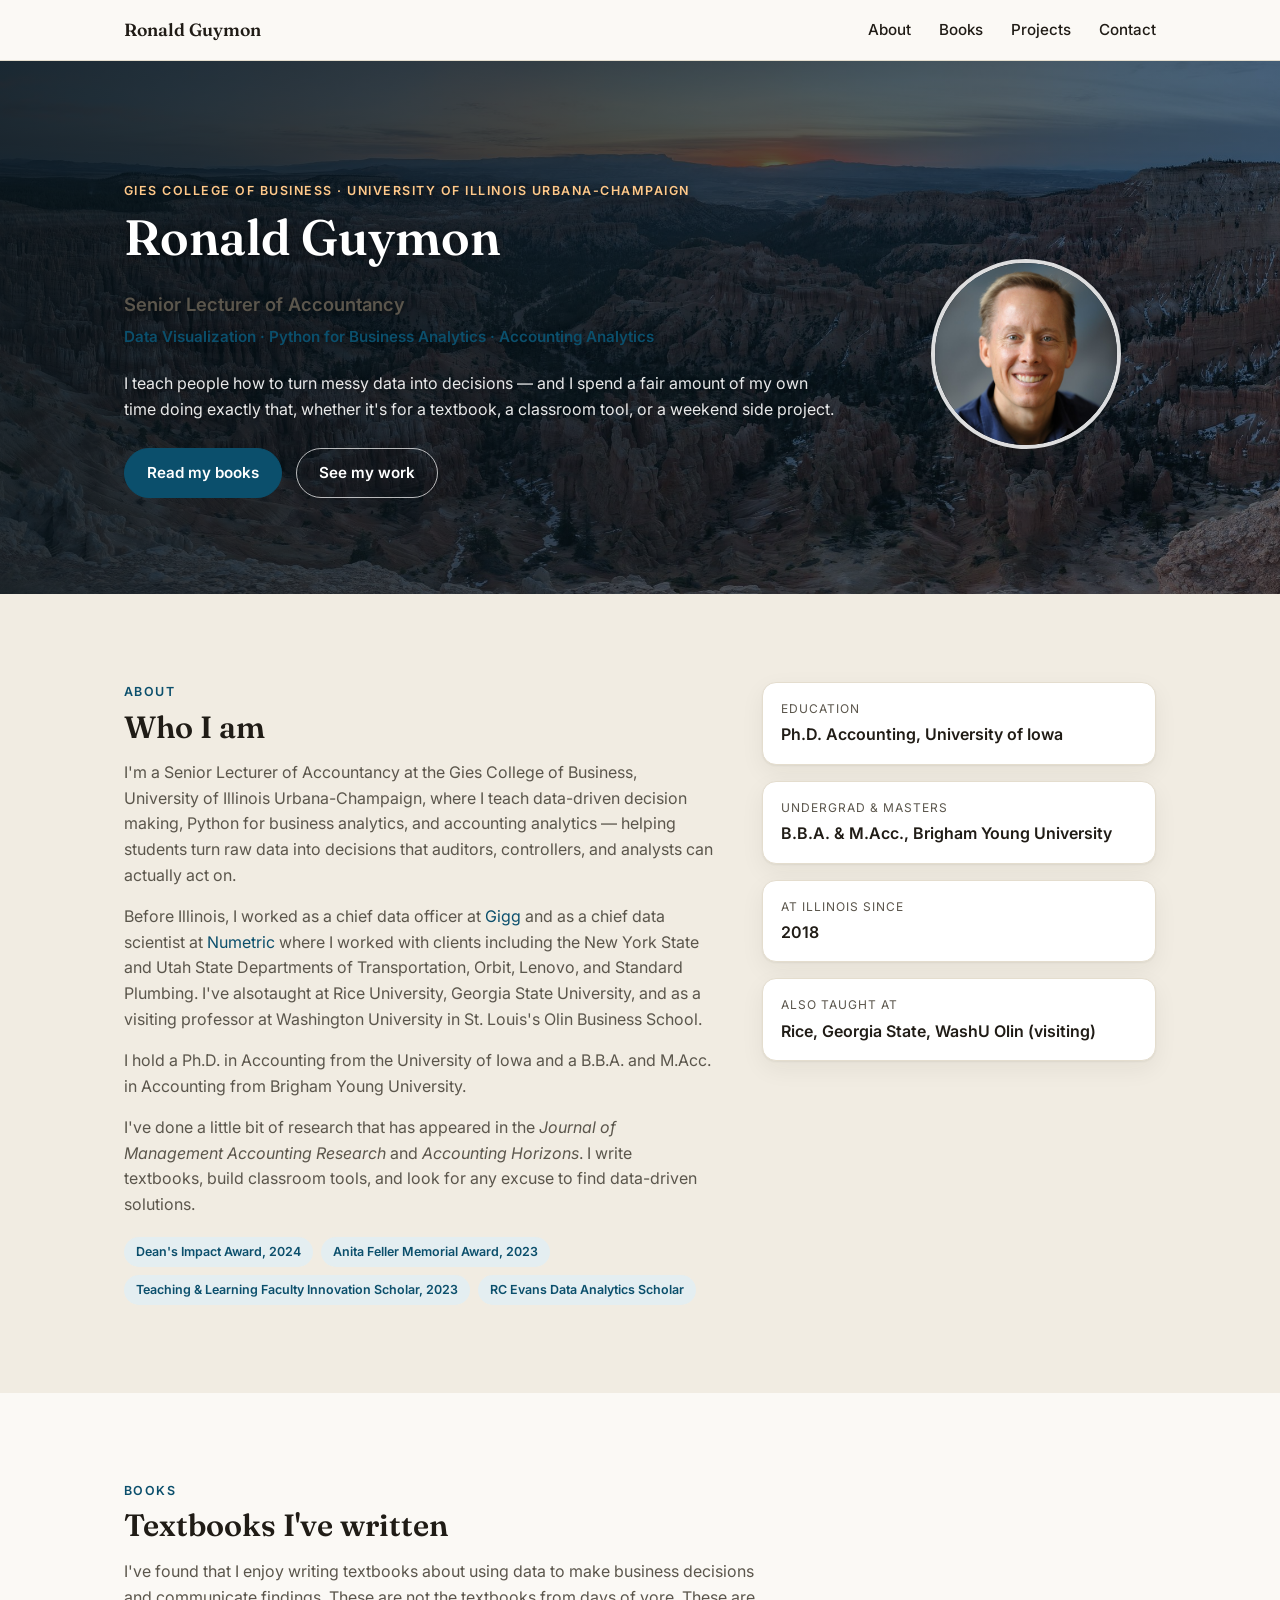
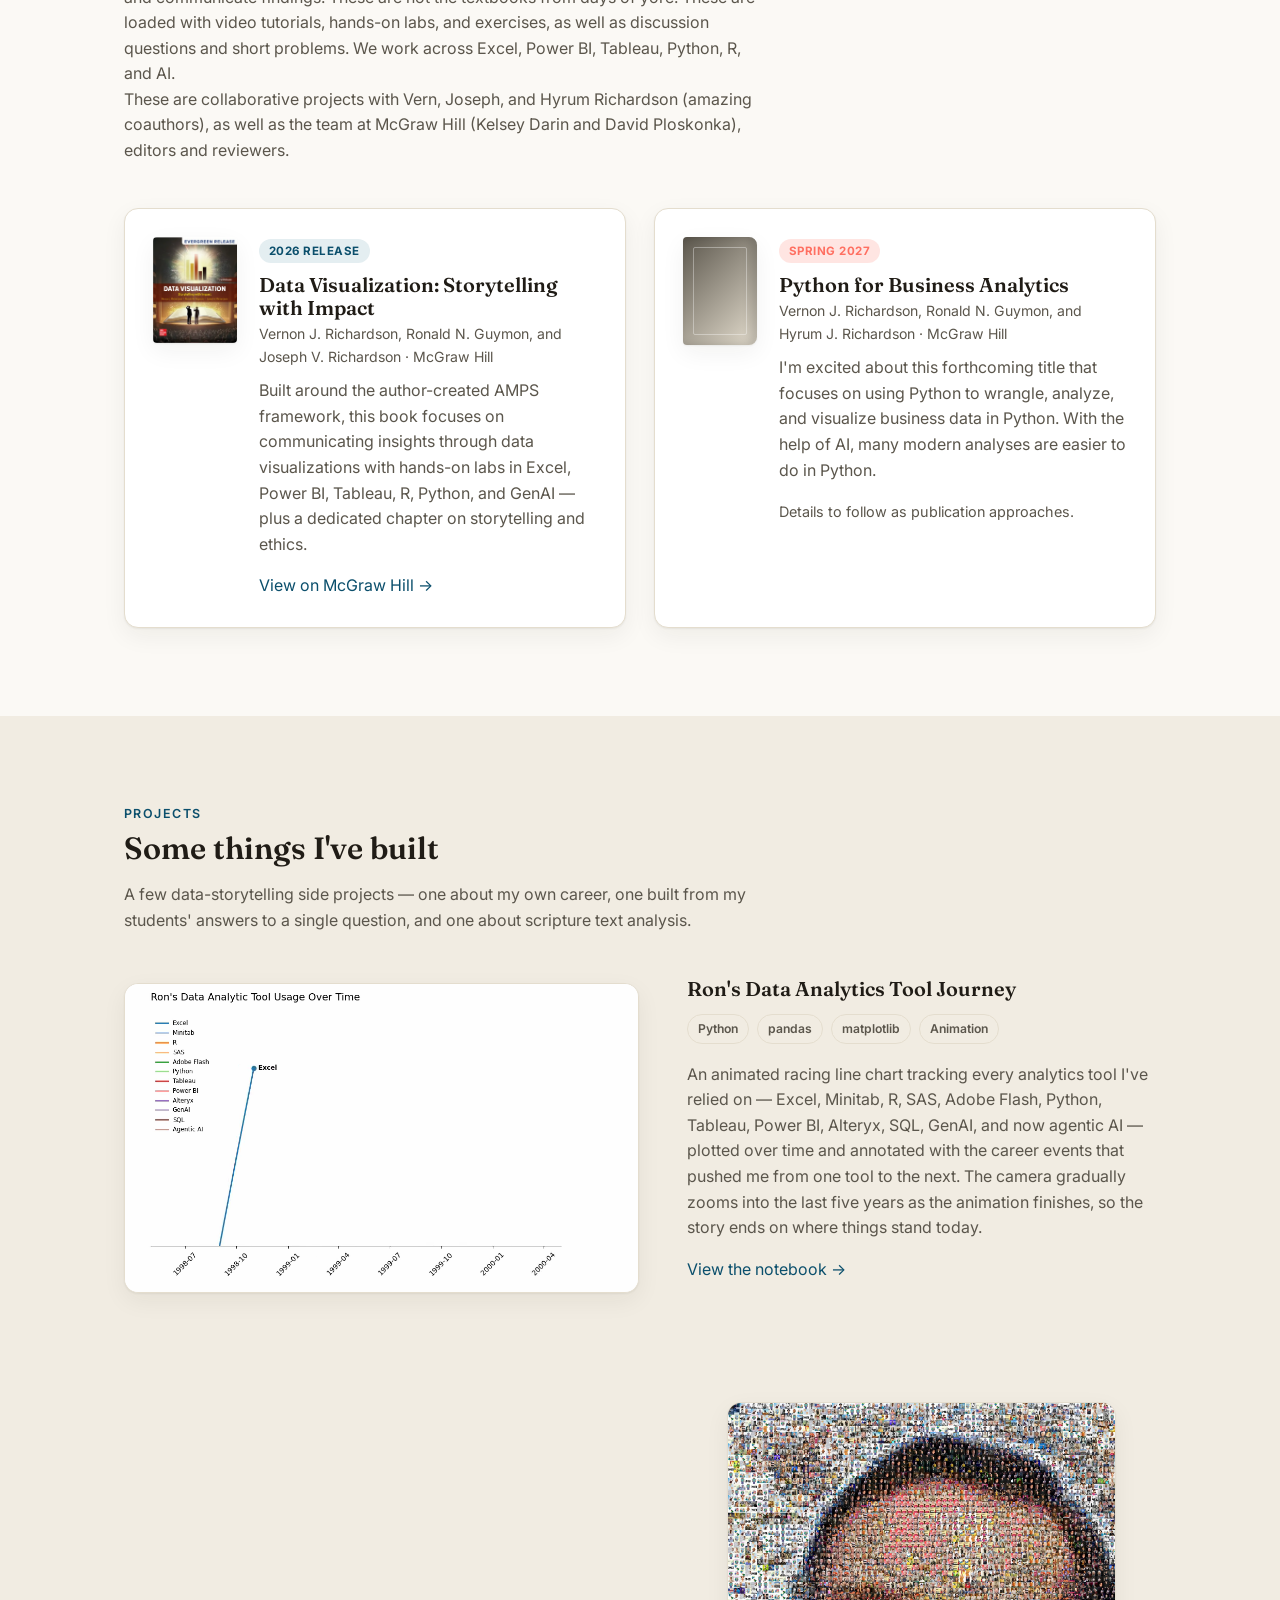
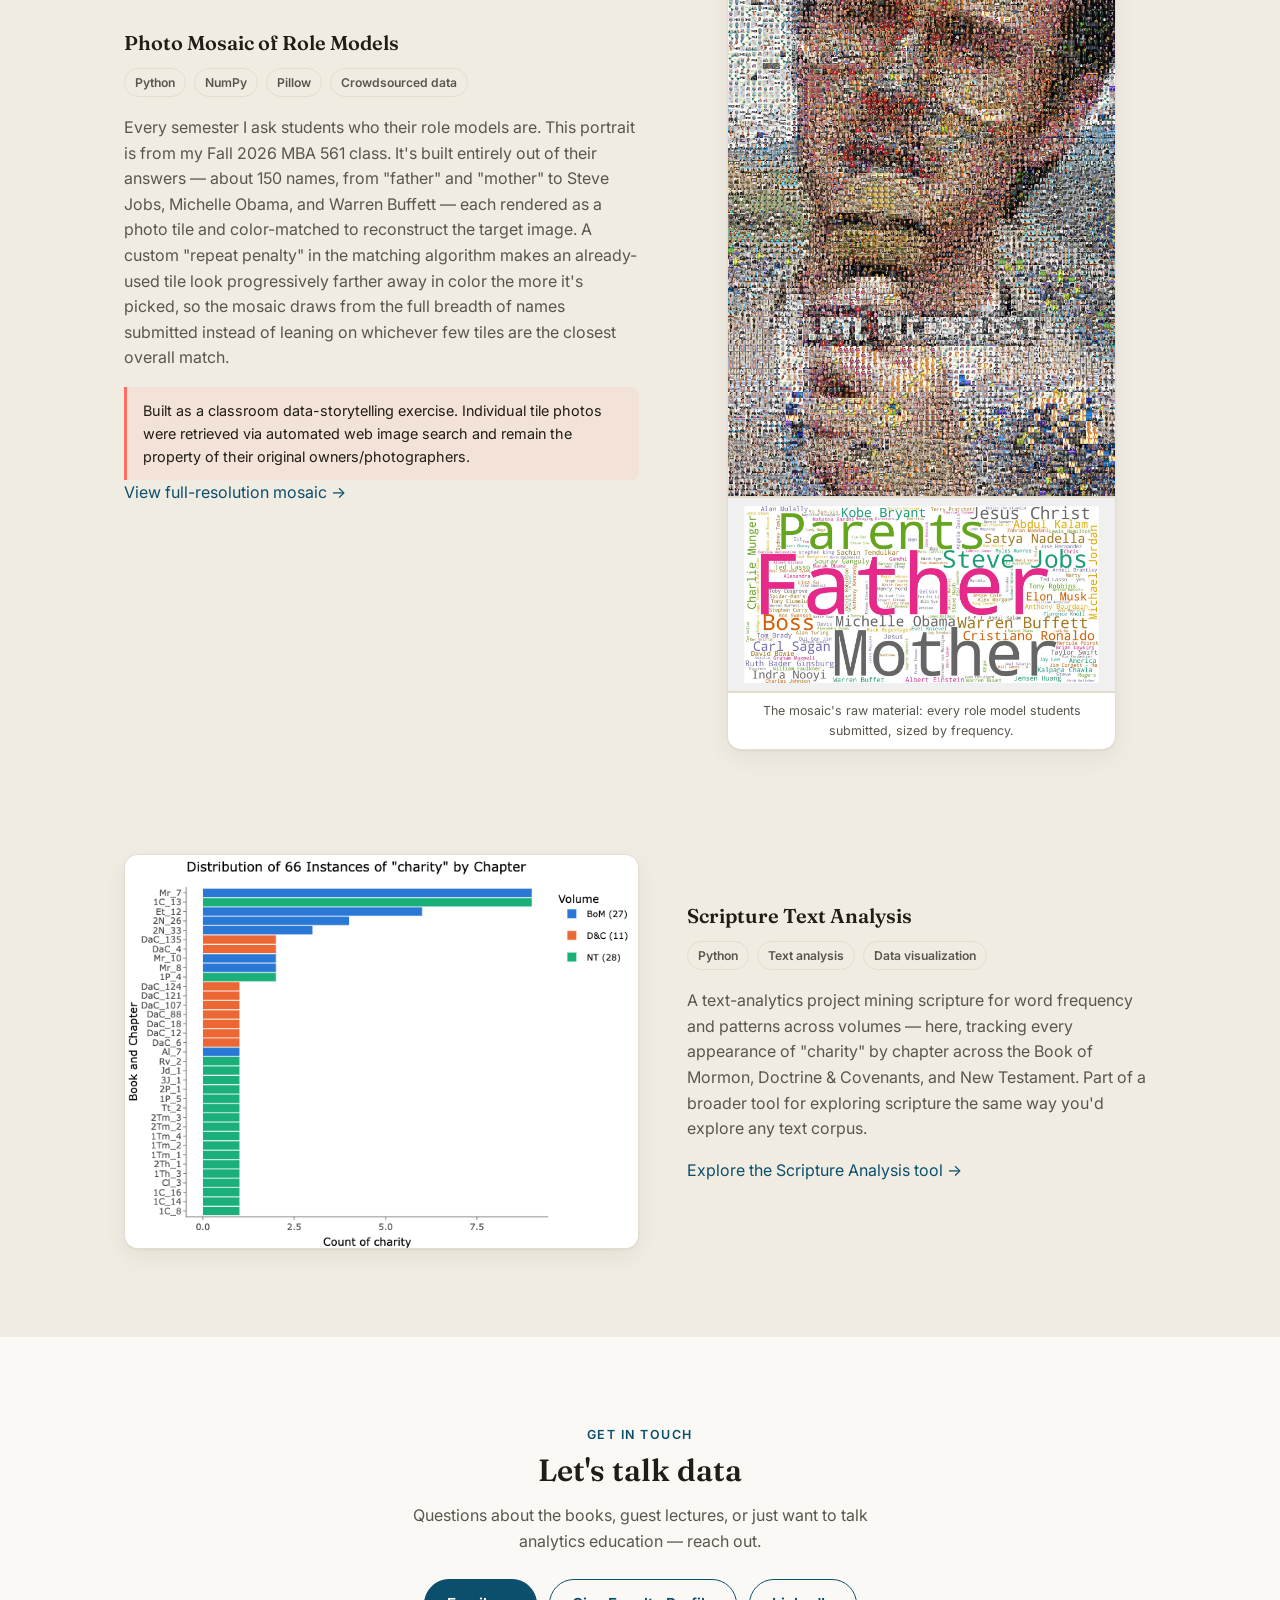
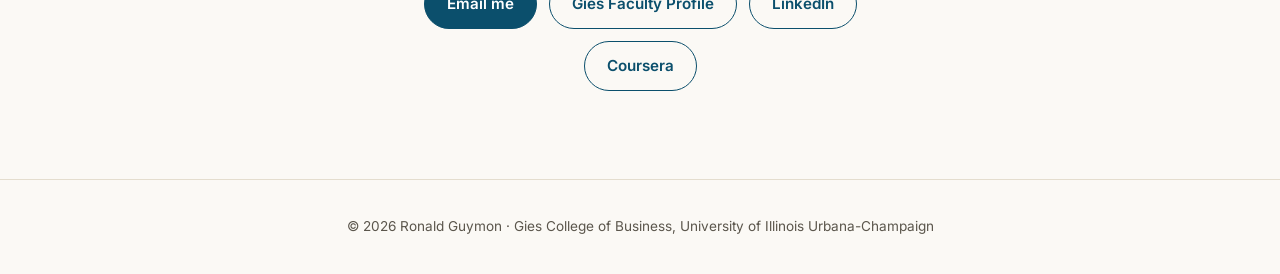
==== index.html @ 79e95af0 "Initial portfolio site: bio, books, and project showcases Personal site for Ronald Guymon (Gies Coll" ====
<!DOCTYPE html>
<html lang="en">
<head>
<meta charset="UTF-8">
<meta name="viewport" content="width=device-width, initial-scale=1.0">
<title>Ronald Guymon — Data Analytics, Accountancy, Gies College of Business</title>
<meta name="description" content="Ronald Guymon is a Senior Lecturer of Accountancy at the Gies College of Business, University of Illinois Urbana-Champaign, teaching data visualization, Python for business analytics, and accounting analytics.">
<link rel="icon" href="assets/img/favicon.svg" type="image/svg+xml">
<link rel="preconnect" href="https://fonts.googleapis.com">
<link rel="preconnect" href="https://fonts.gstatic.com" crossorigin>
<link href="https://fonts.googleapis.com/css2?family=Fraunces:wght@500;600;700&family=Inter:wght@400;500;600;700&display=swap" rel="stylesheet">
<link rel="stylesheet" href="assets/css/style.css">
</head>
<body>

<header class="site-header">
  <div class="nav-inner">
    <a class="brand" href="#top">Ronald Guymon</a>
    <button class="nav-toggle" aria-label="Toggle navigation" aria-expanded="false">&#9776;</button>
    <nav class="site-nav">
      <ul>
        <li><a href="#about">About</a></li>
        <li><a href="#books">Books</a></li>
        <li><a href="#projects">Projects</a></li>
        <li><a href="#contact">Contact</a></li>
      </ul>
    </nav>
  </div>
</header>

<section class="hero" id="top">
  <div class="wrap hero-grid">
    <div>
      <span class="eyebrow">Gies College of Business &middot; University of Illinois Urbana-Champaign</span>
      <h1>Ronald Guymon</h1>
      <p class="role">Senior Lecturer of Accountancy</p>
      <p class="affiliation">Data Visualization &middot; Python for Business Analytics &middot; Accounting Analytics</p>
      <p>I teach people how to turn messy data into decisions — and I spend a fair amount of my own time doing exactly that, whether it's for a textbook, a classroom tool, or a weekend side project.</p>
      <div class="hero-cta">
        <a class="btn btn-primary" href="#books">Read my books</a>
        <a class="btn btn-ghost" href="#projects">See my work</a>
      </div>
    </div>
    <div class="avatar-frame">
      <img id="headshot" src="assets/img/headshot.jpg" alt="Portrait of Ronald Guymon">
    </div>
  </div>
</section>

<section id="about">
  <div class="wrap about-grid">
    <div>
      <span class="eyebrow">About</span>
      <h2>Who I am</h2>
      <p>I'm a Senior Lecturer of Accountancy at the Gies College of Business, University of Illinois Urbana-Champaign, where I teach data-driven decision making, Python for business analytics, and accounting analytics — helping students turn raw data into decisions that auditors, controllers, and analysts can actually act on.</p>
      <p>Before Illinois, I worked as a chief data officer at <a href="https://www.gigg.com/" target="_blank" rel="noopener">Gigg</a> and as a chief data scientist at <a href="https://numetric.com/" target="_blank" rel="noopener">Numetric</a> where I worked with clients including the New York State and Utah State Departments of Transportation, Orbit, Lenovo, and Standard Plumbing. I've alsotaught at Rice University, Georgia State University, and as a visiting professor at Washington University in St. Louis's Olin Business School. </p>
      <p>I hold a Ph.D. in Accounting from the University of Iowa and a B.B.A. and M.Acc. in Accounting from Brigham Young University.</p>
      <p>I've done a little bit of research that has appeared in the <em>Journal of Management Accounting Research</em> and <em>Accounting Horizons</em>. I write textbooks, build classroom tools, and look for any excuse to find data-driven solutions.</p>
      <div class="badge-row">
        <span class="badge">Dean's Impact Award, 2024</span>
        <span class="badge">Anita Feller Memorial Award, 2023</span>
        <span class="badge">Teaching &amp; Learning Faculty Innovation Scholar, 2023</span>
        <span class="badge">RC Evans Data Analytics Scholar</span>
      </div>
    </div>
    <ul class="fact-list">
      <li><span class="fact-label">Education</span><span class="fact-value">Ph.D. Accounting, University of Iowa</span></li>
      <li><span class="fact-label">Undergrad &amp; Masters</span><span class="fact-value">B.B.A. &amp; M.Acc., Brigham Young University</span></li>
      <li><span class="fact-label">At Illinois since</span><span class="fact-value">2018</span></li>
      <li><span class="fact-label">Also taught at</span><span class="fact-value">Rice, Georgia State, WashU Olin (visiting)</span></li>
    </ul>
  </div>
</section>

<section id="books">
  <div class="wrap">
    <div class="section-head">
      <span class="eyebrow">Books</span>
      <h2>Textbooks I've written</h2>
      <p>I've found that I enjoy writing textbooks about using data to make business decisions and communicate findings. These are not the textbooks from days of yore. These are loaded with video tutorials, hands-on labs, and exercises, as well as discussion questions and short problems. We work across Excel, Power BI, Tableau, Python, R, and AI.</p>
      <p>These are collaborative projects with Vern, Joseph, and Hyrum Richardson (amazing coauthors), as well as the team at McGraw Hill (Kelsey Darin and David Ploskonka), editors and reviewers.</p>
    </div>
    <div class="card-grid">

      <article class="book-card">
        <img class="book-cover" src="assets/img/dataVizCover.png" alt="Cover of Data Visualization: Storytelling with Impact">
        <div class="book-meta">
          <span class="status-pill new">2026 Release</span>
          <h3>Data Visualization: Storytelling with Impact</h3>
          <p class="book-authors">Vernon J. Richardson, Ronald N. Guymon, and Joseph V. Richardson &middot; McGraw Hill</p>
          <p>Built around the author-created AMPS framework, this book focuses on communicating insights through data visualizations with hands-on labs in Excel, Power BI, Tableau, R, Python, and GenAI — plus a dedicated chapter on storytelling and ethics.</p>
          <a href="https://www.mheducation.com/highered/product/data-visualization-richardson.html" target="_blank" rel="noopener">View on McGraw Hill &rarr;</a>
        </div>
      </article>

      <article class="book-card coming-soon">
        <div class="book-spine"></div>
        <div class="book-meta">
          <span class="status-pill soon">Spring 2027</span>
          <h3>Python for Business Analytics</h3>
          <p class="book-authors">Vernon J. Richardson, Ronald N. Guymon, and Hyrum J. Richardson &middot; McGraw Hill</p>
          <p>I'm excited about this forthcoming title that focuses on using Python to wrangle, analyze, and visualize business data in Python. With the help of AI, many modern analyses are easier to do in Python.</p>
          <span style="color: var(--text-muted); font-size: 0.9rem;">Details to follow as publication approaches.</span>
        </div>
      </article>

    </div>
  </div>
</section>

<section id="projects">
  <div class="wrap">
    <div class="section-head">
      <span class="eyebrow">Projects</span>
      <h2>Some things I've built</h2>
      <p>A few data-storytelling side projects — one about my own career, one built from my students' answers to a single question, and one about scripture text analysis.</p>
    </div>

    <div class="project">
      <div class="project-media">
        <video data-autoplay muted loop playsinline preload="metadata" poster="assets/img/tool-journey-poster.jpg">
          <source src="assets/img/tool-journey.webm" type="video/webm">
          <source src="assets/img/tool-journey.mp4" type="video/mp4">
        </video>
      </div>
      <div class="project-copy">
        <h3>Ron's Data Analytics Tool Journey</h3>
        <div class="tag-row">
          <span class="tag">Python</span>
          <span class="tag">pandas</span>
          <span class="tag">matplotlib</span>
          <span class="tag">Animation</span>
        </div>
        <p>An animated racing line chart tracking every analytics tool I've relied on — Excel, Minitab, R, SAS, Adobe Flash, Python, Tableau, Power BI, Alteryx, SQL, GenAI, and now agentic AI — plotted over time and annotated with the career events that pushed me from one tool to the next. The camera gradually zooms into the last five years as the animation finishes, so the story ends on where things stand today.</p>
        <p><a href="Personal%20Tool%20Journey/racingLineChartOfTools.html" target="_blank" rel="noopener">View the notebook &rarr;</a></p>
      </div>
    </div>

    <div class="project reverse">
      <figure class="project-media duo">
        <img src="assets/img/mosaic.jpg" alt="Photo mosaic portrait built from tiny tile photos" data-lightbox="assets/img/mosaic.jpg">
        <img src="assets/img/role-models-wordcloud.jpg" alt="Word cloud of the role-model names students submitted" data-lightbox="assets/img/role-models-wordcloud.jpg">
        <figcaption>The mosaic's raw material: every role model students submitted, sized by frequency.</figcaption>
      </figure>
      <div class="project-copy">
        <h3>Photo Mosaic of Role Models</h3>
        <div class="tag-row">
          <span class="tag">Python</span>
          <span class="tag">NumPy</span>
          <span class="tag">Pillow</span>
          <span class="tag">Crowdsourced data</span>
        </div>
        <p>Every semester I ask students who their role models are. This portrait is from my Fall 2026 MBA 561 class. It's built entirely out of their answers — about 150 names, from "father" and "mother" to Steve Jobs, Michelle Obama, and Warren Buffett — each rendered as a photo tile and color-matched to reconstruct the target image. A custom "repeat penalty" in the matching algorithm makes an already-used tile look progressively farther away in color the more it's picked, so the mosaic draws from the full breadth of names submitted instead of leaning on whichever few tiles are the closest overall match.</p>
        <div class="note-box">
          <p>Built as a classroom data-storytelling exercise. Individual tile photos were retrieved via automated web image search and remain the property of their original owners/photographers.</p>
        </div>
        <p><a href="https://factframework.com/roleModels26.jpeg" target="_blank" rel="noopener">View full-resolution mosaic &rarr;</a></p>
      </div>
    </div>

    <div class="project">
      <div class="project-media">
        <img src="assets/img/charityFrequency.png" alt="Bar chart of the word 'charity' by chapter across the Book of Mormon, Doctrine & Covenants, and New Testament" data-lightbox="assets/img/charityFrequency.png">
      </div>
      <div class="project-copy">
        <h3>Scripture Text Analysis</h3>
        <div class="tag-row">
          <span class="tag">Python</span>
          <span class="tag">Text analysis</span>
          <span class="tag">Data visualization</span>
        </div>
        <p>A text-analytics project mining scripture for word frequency and patterns across volumes — here, tracking every appearance of "charity" by chapter across the Book of Mormon, Doctrine &amp; Covenants, and New Testament. Part of a broader tool for exploring scripture the same way you'd explore any text corpus.</p>
        <p><a href="https://factframework.com/ScriptureAnalysis/" target="_blank" rel="noopener">Explore the Scripture Analysis tool &rarr;</a></p>
      </div>
    </div>

  </div>
</section>

<section id="contact">
  <div class="wrap contact-inner">
    <span class="eyebrow">Get in touch</span>
    <h2>Let's talk data</h2>
    <p>Questions about the books, guest lectures, or just want to talk analytics education — reach out.</p>
    <div class="contact-links">
      <a class="btn btn-primary" href="mailto:rnguymon@illinois.edu">Email me</a>
      <a class="btn btn-ghost" href="https://giesbusiness.illinois.edu/profile/ronald-guymon" target="_blank" rel="noopener">Gies Faculty Profile</a>
      <a class="btn btn-ghost" href="https://www.linkedin.com/in/ronald-guymon-369b1710/" target="_blank" rel="noopener">LinkedIn</a>
      <a class="btn btn-ghost" href="https://www.coursera.org/instructor/ronald-guymon" target="_blank" rel="noopener">Coursera</a>
    </div>
  </div>
</section>

<footer>
  <div class="wrap">
    &copy; <span id="year"></span> Ronald Guymon &middot; Gies College of Business, University of Illinois Urbana-Champaign
  </div>
</footer>

<div class="lightbox"><img src="" alt="Enlarged photo mosaic"></div>

<script>document.getElementById("year").textContent = new Date().getFullYear();</script>
<script src="assets/js/main.js"></script>
</body>
</html>
---- assets/css/style.css ----
/* ---------- Tokens ---------- */
:root {
  --bg: #FBF9F5;
  --bg-alt: #F1ECE2;
  --surface: #FFFFFF;
  --text: #201C16;
  --text-muted: #5B564C;
  --border: #E4DDCE;
  --accent: #0B4F6C;
  --accent-strong: #083A50;
  --accent-tint: #E4EEF1;
  --highlight: #FF6F61;
  --shadow: 0 1px 2px rgba(32, 28, 22, 0.06), 0 8px 24px rgba(32, 28, 22, 0.06);
  --radius: 14px;
  --max-width: 1080px;
  --serif: "Fraunces", Georgia, "Times New Roman", serif;
  --sans: "Inter", -apple-system, BlinkMacSystemFont, "Segoe UI", Roboto, sans-serif;
}

@media (prefers-color-scheme: dark) {
  :root {
    --bg: #15181A;
    --bg-alt: #1B1F22;
    --surface: #1E2225;
    --text: #EDE9E1;
    --text-muted: #A7A196;
    --border: #2C3134;
    --accent: #5FA8C7;
    --accent-strong: #7FC0DB;
    --accent-tint: #1D2E35;
    --highlight: #FF8A7C;
    --shadow: 0 1px 2px rgba(0, 0, 0, 0.3), 0 8px 24px rgba(0, 0, 0, 0.35);
  }
}

* { box-sizing: border-box; }
html { scroll-behavior: smooth; }

body {
  margin: 0;
  background: var(--bg);
  color: var(--text);
  font-family: var(--sans);
  line-height: 1.6;
  -webkit-font-smoothing: antialiased;
}

img, video { max-width: 100%; display: block; }

.wrap {
  max-width: var(--max-width);
  margin: 0 auto;
  padding: 0 24px;
}

h1, h2, h3 {
  font-family: var(--serif);
  font-weight: 600;
  line-height: 1.15;
  margin: 0 0 0.5em;
  color: var(--text);
}

h2 { font-size: clamp(1.6rem, 2.4vw, 2.1rem); }
h3 { font-size: 1.25rem; }

p { margin: 0 0 1em; color: var(--text-muted); }

a { color: var(--accent); text-decoration: none; }
a:hover { text-decoration: underline; }

.eyebrow {
  font-size: 0.78rem;
  letter-spacing: 0.12em;
  text-transform: uppercase;
  color: var(--accent);
  font-weight: 600;
  margin-bottom: 0.6em;
  display: block;
}

section { padding: 88px 0; }
section:nth-of-type(even) { background: var(--bg-alt); }

.section-head { max-width: 640px; margin-bottom: 44px; }
.section-head p { margin-bottom: 0; }

/* ---------- Header / Nav ---------- */
header.site-header {
  position: sticky;
  top: 0;
  z-index: 50;
  background: color-mix(in srgb, var(--bg) 88%, transparent);
  backdrop-filter: blur(10px);
  border-bottom: 1px solid var(--border);
}

.nav-inner {
  display: flex;
  align-items: center;
  justify-content: space-between;
  padding: 16px 24px;
  max-width: var(--max-width);
  margin: 0 auto;
}

.brand {
  font-family: var(--serif);
  font-weight: 600;
  font-size: 1.1rem;
  color: var(--text);
}
.brand:hover { text-decoration: none; }

nav.site-nav ul {
  list-style: none;
  display: flex;
  gap: 28px;
  margin: 0;
  padding: 0;
}

nav.site-nav a {
  color: var(--text);
  font-size: 0.95rem;
  font-weight: 500;
}

.nav-toggle { display: none; }

/* ---------- Hero ---------- */
.hero {
  padding: 120px 0 96px;
  background:
    linear-gradient(115deg, rgba(8, 20, 26, 0.87) 0%, rgba(8, 20, 26, 0.72) 45%, rgba(8, 20, 26, 0.5) 100%),
    url("../img/hero-bg.jpg") center 62% / cover no-repeat;
}

.hero .eyebrow { color: #FFC98A; text-shadow: 0 1px 6px rgba(0, 0, 0, 0.5); }
.hero h1 { color: #FFFFFF; text-shadow: 0 2px 10px rgba(0, 0, 0, 0.5); }
.hero .role {
  color: #FFFFFF;
  font-weight: 600;
  text-shadow: 0 2px 8px rgba(0, 0, 0, 0.6);
}
.hero .affiliation {
  color: #FFEDD9;
  font-weight: 700;
  text-shadow: 0 2px 8px rgba(0, 0, 0, 0.6);
}
.hero p { color: rgba(255, 255, 255, 0.9); text-shadow: 0 1px 4px rgba(0, 0, 0, 0.4); }
.hero .btn-ghost { color: #fff; border-color: rgba(255, 255, 255, 0.7); }
.hero .btn-ghost:hover { background: rgba(255, 255, 255, 0.14); }
.hero .avatar-frame { border-color: rgba(255, 255, 255, 0.85); }

.hero-grid {
  display: grid;
  grid-template-columns: 1fr 260px;
  gap: 56px;
  align-items: center;
}

.hero h1 { font-size: clamp(2.2rem, 4.5vw, 3.1rem); }

.hero .role {
  font-size: 1.15rem;
  color: var(--text-muted);
  margin-bottom: 0.3em;
}

.hero .affiliation {
  font-size: 0.95rem;
  color: var(--accent);
  font-weight: 600;
  margin-bottom: 1.4em;
}

.hero-cta { display: flex; gap: 14px; flex-wrap: wrap; margin-top: 1.6em; }

.btn {
  display: inline-block;
  padding: 12px 22px;
  border-radius: 999px;
  font-weight: 600;
  font-size: 0.95rem;
  border: 1px solid var(--accent);
  transition: background 0.15s ease, color 0.15s ease, transform 0.15s ease;
}
.btn:hover { text-decoration: none; transform: translateY(-1px); }

.btn-primary { background: var(--accent); color: #fff; }
.btn-primary:hover { background: var(--accent-strong); border-color: var(--accent-strong); color: #fff; }

.btn-ghost { background: transparent; color: var(--accent); }
.btn-ghost:hover { background: var(--accent-tint); }

.avatar-frame {
  width: 190px;
  height: 190px;
  margin-top: 28px;
  border-radius: 50%;
  overflow: hidden;
  border: 4px solid var(--surface);
  box-shadow: var(--shadow);
  justify-self: center;
}
.avatar-frame img { width: 100%; height: 100%; object-fit: cover; object-position: center 25%; }

/* ---------- About ---------- */
.about-grid {
  display: grid;
  grid-template-columns: 1.5fr 1fr;
  gap: 48px;
  align-items: start;
}

.fact-list {
  list-style: none;
  margin: 0;
  padding: 0;
  display: grid;
  gap: 16px;
}

.fact-list li {
  background: var(--surface);
  border: 1px solid var(--border);
  border-radius: var(--radius);
  padding: 16px 18px;
  box-shadow: var(--shadow);
}

.fact-list .fact-label {
  display: block;
  font-size: 0.75rem;
  text-transform: uppercase;
  letter-spacing: 0.08em;
  color: var(--text-muted);
  margin-bottom: 4px;
}

.fact-list .fact-value {
  font-weight: 600;
  color: var(--text);
}

.badge-row { display: flex; flex-wrap: wrap; gap: 8px; margin-top: 1.2em; }
.badge {
  font-size: 0.78rem;
  font-weight: 600;
  padding: 5px 12px;
  border-radius: 999px;
  background: var(--accent-tint);
  color: var(--accent);
}

/* ---------- Books ---------- */
.card-grid {
  display: grid;
  grid-template-columns: repeat(auto-fit, minmax(320px, 1fr));
  gap: 28px;
}

.book-card {
  background: var(--surface);
  border: 1px solid var(--border);
  border-radius: var(--radius);
  padding: 28px;
  box-shadow: var(--shadow);
  display: flex;
  gap: 22px;
}

.book-spine {
  flex: 0 0 74px;
  width: 74px;
  height: 108px;
  border-radius: 4px 8px 8px 4px;
  background: linear-gradient(135deg, var(--accent), var(--accent-strong));
  box-shadow: inset -6px 0 10px rgba(0,0,0,0.18), var(--shadow);
  position: relative;
}
.book-spine::after {
  content: "";
  position: absolute;
  left: 10px; top: 10px; right: 10px; bottom: 10px;
  border: 1px solid rgba(255,255,255,0.35);
  border-radius: 2px;
}

.book-card.coming-soon .book-spine {
  background: linear-gradient(135deg, var(--text-muted), var(--border));
}

.book-cover {
  flex: 0 0 84px;
  width: 84px;
  height: auto;
  border-radius: 4px;
  box-shadow: var(--shadow);
  align-self: flex-start;
}

.book-meta { flex: 1; }

.status-pill {
  display: inline-block;
  font-size: 0.72rem;
  font-weight: 700;
  letter-spacing: 0.04em;
  text-transform: uppercase;
  padding: 3px 10px;
  border-radius: 999px;
  margin-bottom: 10px;
}
.status-pill.new { background: var(--accent-tint); color: var(--accent); }
.status-pill.soon { background: color-mix(in srgb, var(--highlight) 18%, transparent); color: var(--highlight); }

.book-card h3 { margin-bottom: 4px; }
.book-authors { font-size: 0.88rem; color: var(--text-muted); margin-bottom: 10px; }

/* ---------- Projects ---------- */
.project {
  display: grid;
  grid-template-columns: 1.1fr 1fr;
  gap: 48px;
  align-items: center;
  margin-bottom: 88px;
}
.project:last-child { margin-bottom: 0; }
.project.reverse .project-media { order: 2; }
.project.reverse .project-copy { order: 1; }

.project-media {
  border-radius: var(--radius);
  overflow: hidden;
  box-shadow: var(--shadow);
  border: 1px solid var(--border);
  background: var(--surface);
}

.project-media img, .project-media video { width: 100%; height: auto; cursor: zoom-in; }

.project-media.duo {
  display: grid;
  grid-template-columns: 1fr;
  gap: 2px;
  background: var(--border);
}
.project-media.duo img { cursor: zoom-in; }
.project-media.duo figcaption {
  margin: 0;
  padding: 8px 14px;
  font-size: 0.78rem;
  color: var(--text-muted);
  background: var(--surface);
  text-align: center;
}

.project-copy .tag-row { display: flex; gap: 8px; flex-wrap: wrap; margin: 14px 0 18px; }
.tag {
  font-size: 0.76rem;
  font-weight: 600;
  color: var(--text-muted);
  border: 1px solid var(--border);
  padding: 4px 10px;
  border-radius: 999px;
}

.note-box {
  border-left: 3px solid var(--highlight);
  background: color-mix(in srgb, var(--highlight) 8%, transparent);
  padding: 12px 16px;
  border-radius: 0 8px 8px 0;
  font-size: 0.9rem;
  margin-top: 16px;
}
.note-box p { margin: 0; color: var(--text); }

/* ---------- Contact ---------- */
.contact-inner {
  text-align: center;
  max-width: 560px;
  margin: 0 auto;
}
.contact-links {
  display: flex;
  justify-content: center;
  gap: 12px;
  flex-wrap: wrap;
  margin-top: 24px;
}

/* ---------- Lightbox ---------- */
.lightbox {
  position: fixed;
  inset: 0;
  background: rgba(10, 10, 10, 0.86);
  display: none;
  align-items: center;
  justify-content: center;
  z-index: 100;
  padding: 32px;
  cursor: zoom-out;
}
.lightbox.open { display: flex; }
.lightbox img { max-height: 92vh; border-radius: 6px; box-shadow: 0 20px 60px rgba(0,0,0,0.5); }

/* ---------- Footer ---------- */
footer {
  padding: 36px 0;
  border-top: 1px solid var(--border);
  text-align: center;
  font-size: 0.85rem;
  color: var(--text-muted);
}

/* ---------- Responsive ---------- */
@media (max-width: 860px) {
  .hero-grid { grid-template-columns: 1fr; text-align: center; }
  .avatar-frame { justify-self: center; }
  .hero-cta { justify-content: center; }
  .about-grid { grid-template-columns: 1fr; }
  .project, .project.reverse { grid-template-columns: 1fr; }
  .project.reverse .project-media, .project.reverse .project-copy { order: initial; }
}

@media (max-width: 640px) {
  section { padding: 64px 0; }
  nav.site-nav {
    position: fixed;
    top: 61px; left: 0; right: 0;
    background: var(--bg);
    border-bottom: 1px solid var(--border);
    display: none;
    box-shadow: var(--shadow);
  }
  nav.site-nav.open { display: block; }
  nav.site-nav ul { flex-direction: column; padding: 16px 24px; gap: 18px; }
  .nav-toggle {
    display: inline-flex;
    align-items: center;
    justify-content: center;
    width: 38px; height: 38px;
    border-radius: 8px;
    border: 1px solid var(--border);
    background: var(--surface);
    color: var(--text);
    font-size: 1.1rem;
    cursor: pointer;
  }
  .book-card { flex-direction: column; }
  .book-spine { width: 56px; height: 82px; }
}
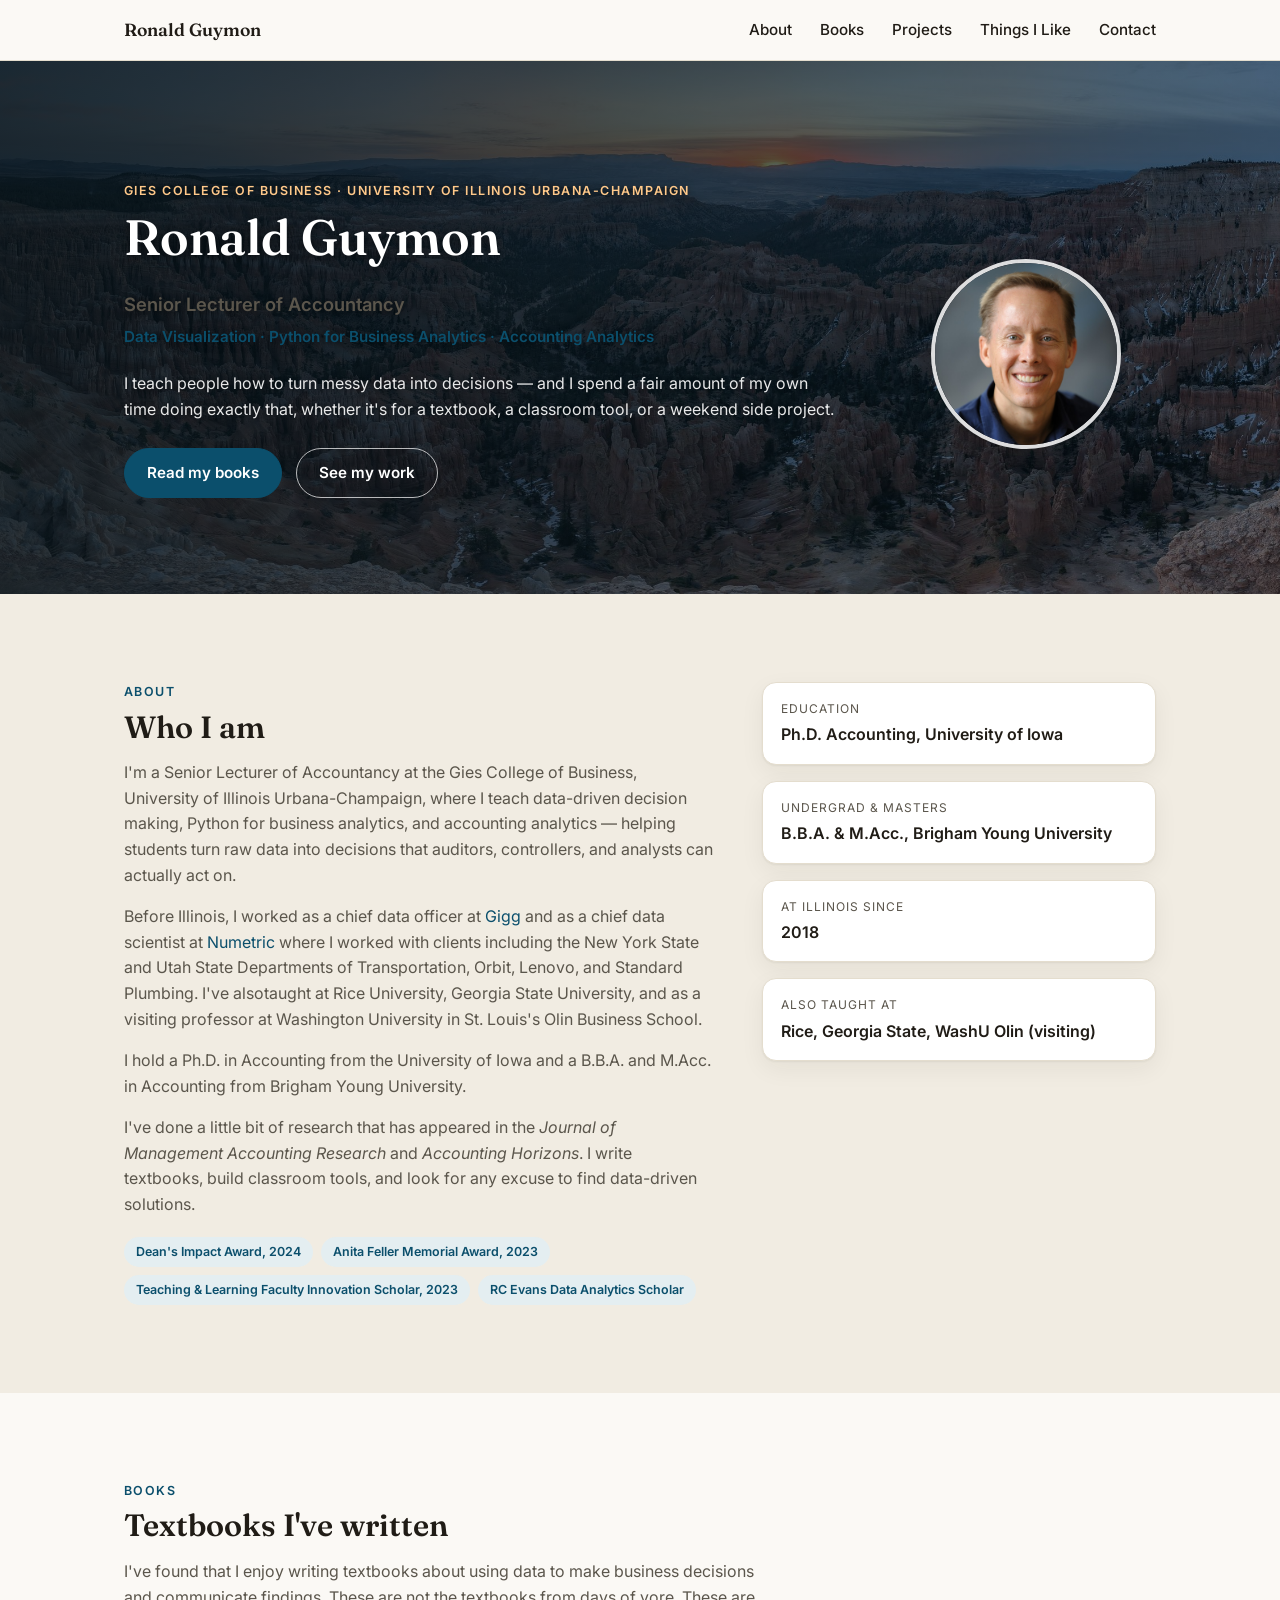
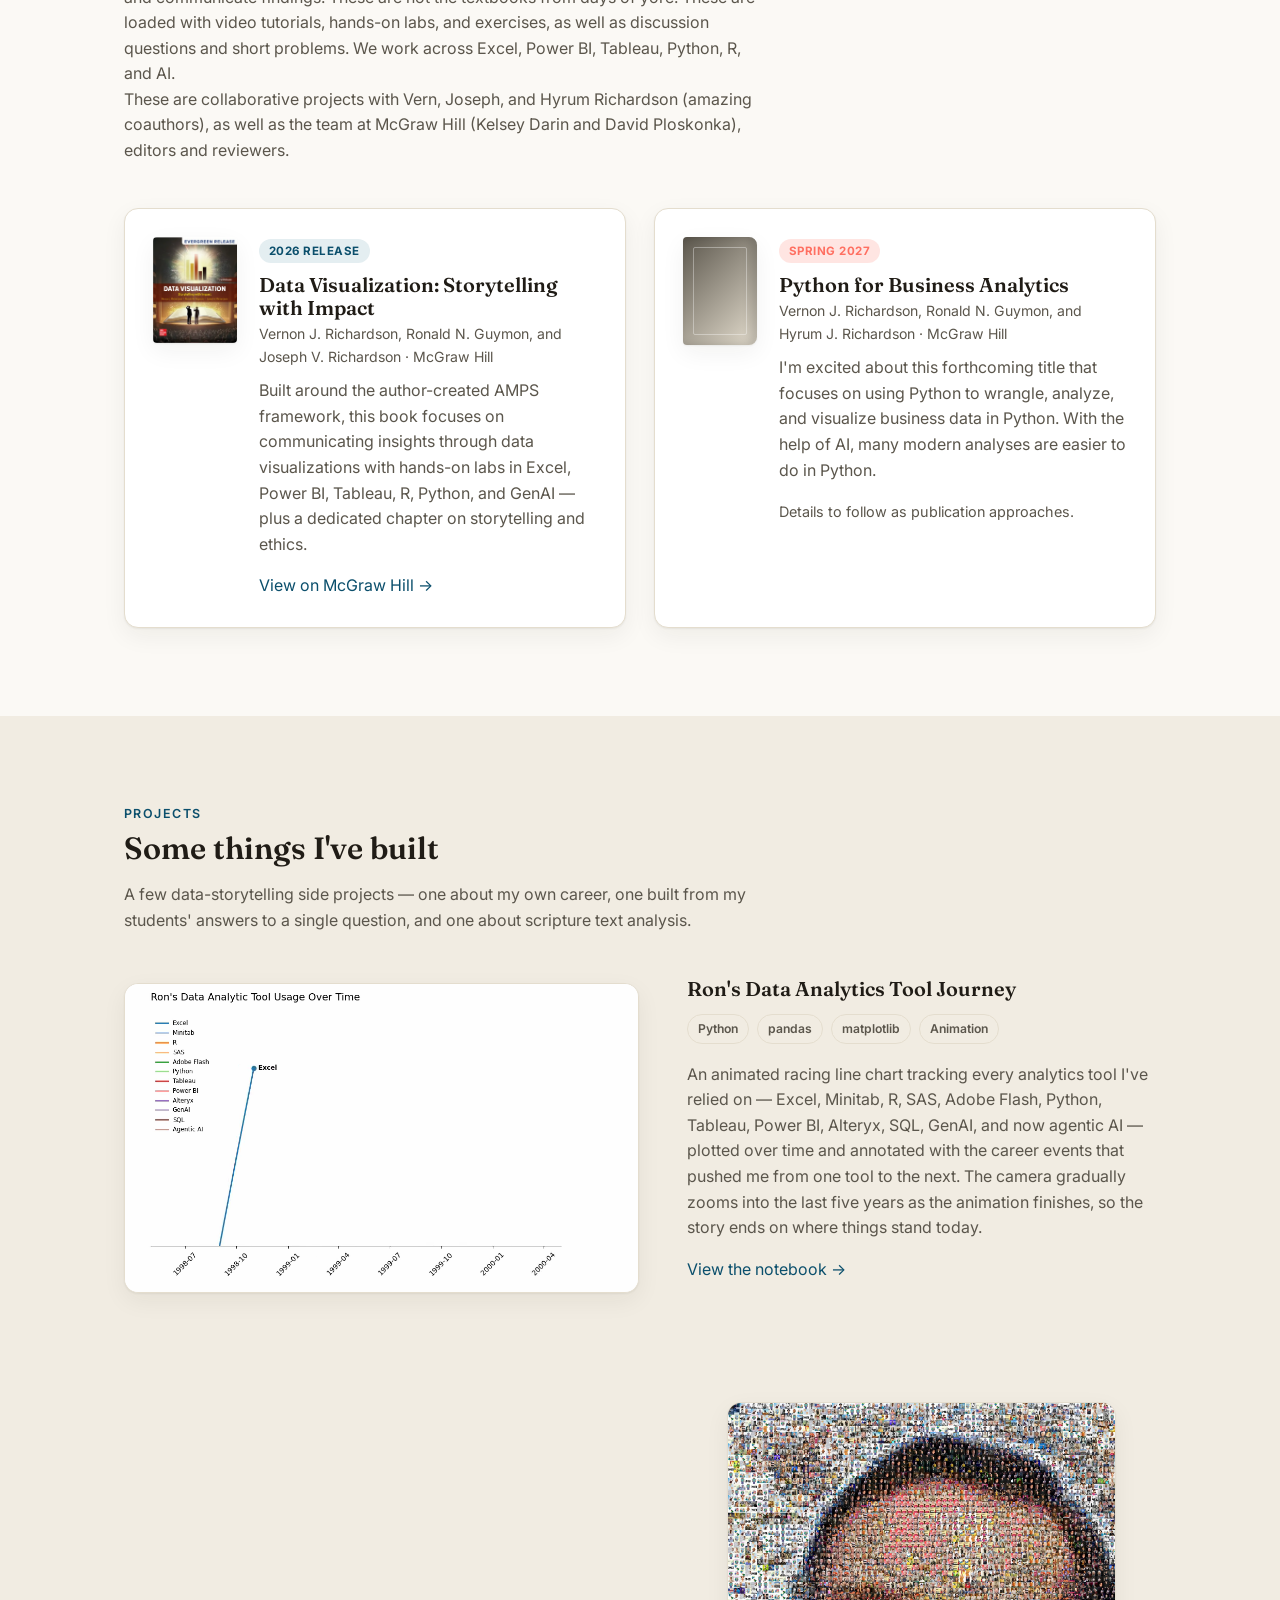
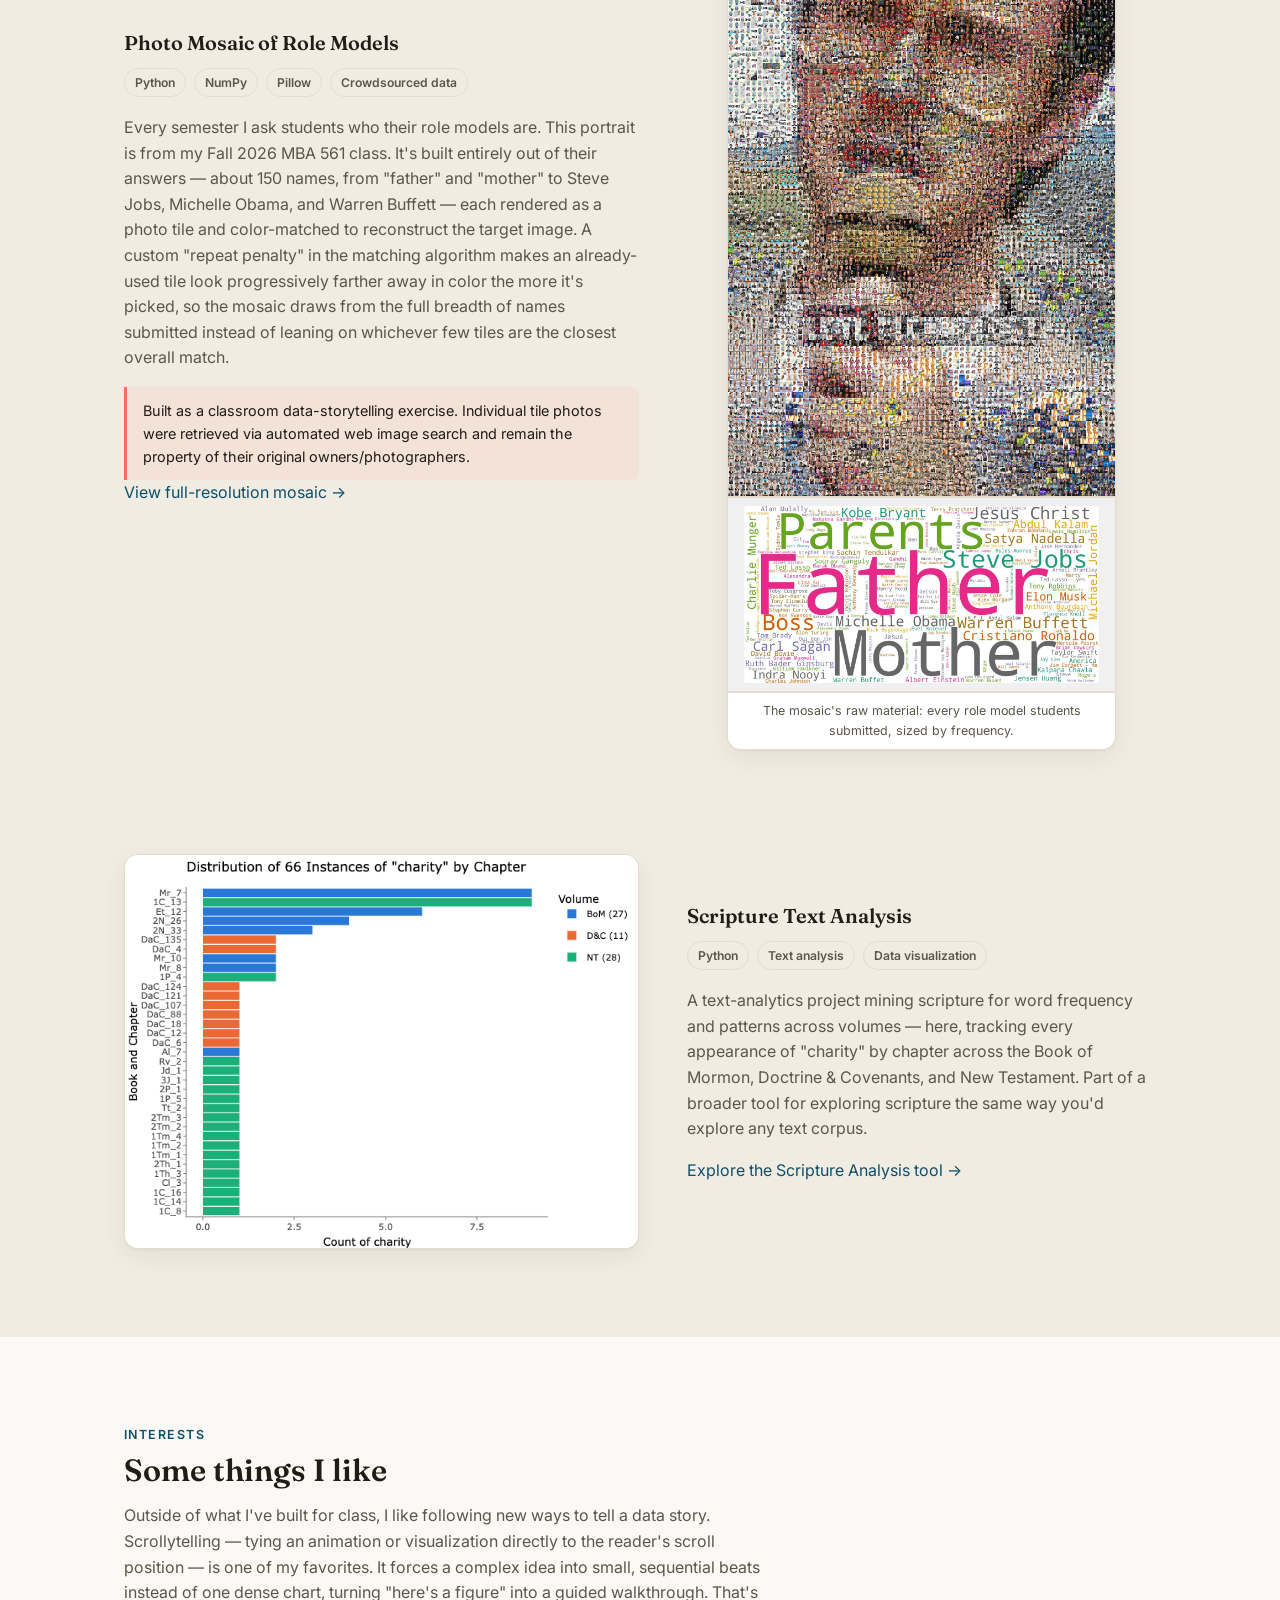
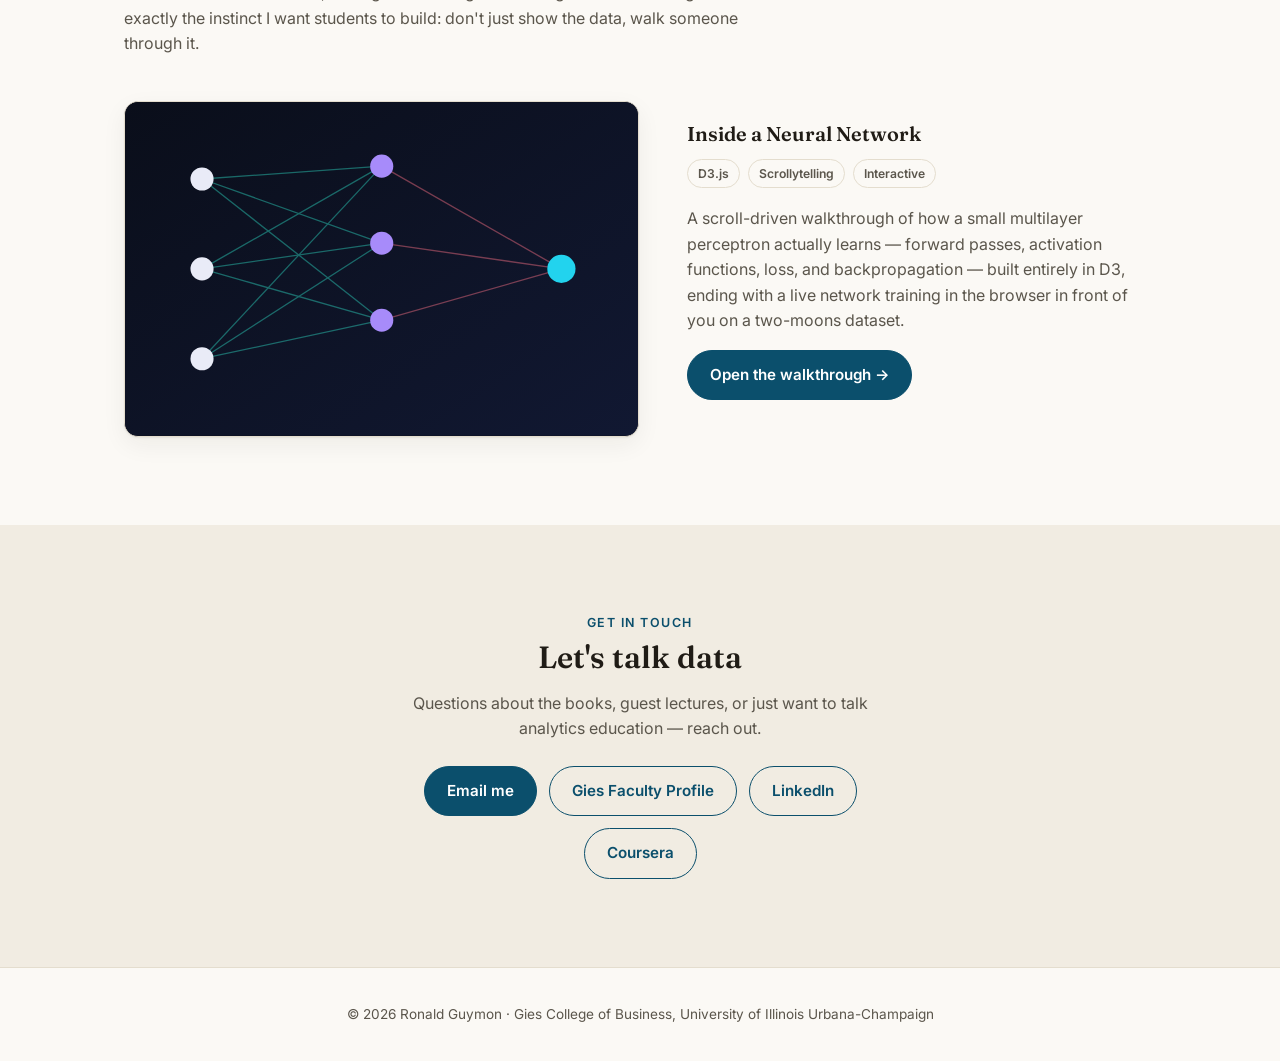
==== commit bd210394: "Add "Some things I like" section: neural network scrollytelling New interests section featuring a D3" ====
--- a/index.html
+++ b/index.html
@@ -22,6 +22,7 @@
         <li><a href="#about">About</a></li>
         <li><a href="#books">Books</a></li>
         <li><a href="#projects">Projects</a></li>
+        <li><a href="#interests">Things I Like</a></li>
         <li><a href="#contact">Contact</a></li>
       </ul>
     </nav>
@@ -177,6 +178,69 @@
   </div>
 </section>
 
+<section id="interests">
+  <div class="wrap">
+    <div class="section-head">
+      <span class="eyebrow">Interests</span>
+      <h2>Some things I like</h2>
+      <p>Outside of what I've built for class, I like following new ways to tell a data story. Scrollytelling — tying an animation or visualization directly to the reader's scroll position — is one of my favorites. It forces a complex idea into small, sequential beats instead of one dense chart, turning "here's a figure" into a guided walkthrough. That's exactly the instinct I want students to build: don't just show the data, walk someone through it.</p>
+    </div>
+
+    <div class="project">
+      <div class="project-media interests-media">
+        <svg viewBox="0 0 400 260" role="img" aria-label="Stylized neural network diagram">
+          <defs>
+            <linearGradient id="nn-bg" x1="0" y1="0" x2="1" y2="1">
+              <stop offset="0" stop-color="#0a0e1a"/>
+              <stop offset="1" stop-color="#111832"/>
+            </linearGradient>
+          </defs>
+          <rect width="400" height="260" fill="url(#nn-bg)"/>
+          <g stroke="#2dd4bf" stroke-width="1" opacity="0.45">
+            <line x1="60" y1="60" x2="200" y2="50"/>
+            <line x1="60" y1="60" x2="200" y2="110"/>
+            <line x1="60" y1="60" x2="200" y2="170"/>
+            <line x1="60" y1="130" x2="200" y2="50"/>
+            <line x1="60" y1="130" x2="200" y2="110"/>
+            <line x1="60" y1="130" x2="200" y2="170"/>
+            <line x1="60" y1="200" x2="200" y2="50"/>
+            <line x1="60" y1="200" x2="200" y2="110"/>
+            <line x1="60" y1="200" x2="200" y2="170"/>
+          </g>
+          <g stroke="#fb7185" stroke-width="1" opacity="0.45">
+            <line x1="200" y1="50" x2="340" y2="130"/>
+            <line x1="200" y1="110" x2="340" y2="130"/>
+            <line x1="200" y1="170" x2="340" y2="130"/>
+          </g>
+          <g fill="#e9ebf7">
+            <circle cx="60" cy="60" r="9"/>
+            <circle cx="60" cy="130" r="9"/>
+            <circle cx="60" cy="200" r="9"/>
+          </g>
+          <g fill="#a78bfa">
+            <circle cx="200" cy="50" r="9"/>
+            <circle cx="200" cy="110" r="9"/>
+            <circle cx="200" cy="170" r="9"/>
+          </g>
+          <g fill="#22d3ee">
+            <circle cx="340" cy="130" r="11"/>
+          </g>
+        </svg>
+      </div>
+      <div class="project-copy">
+        <h3>Inside a Neural Network</h3>
+        <div class="tag-row">
+          <span class="tag">D3.js</span>
+          <span class="tag">Scrollytelling</span>
+          <span class="tag">Interactive</span>
+        </div>
+        <p>A scroll-driven walkthrough of how a small multilayer perceptron actually learns — forward passes, activation functions, loss, and backpropagation — built entirely in D3, ending with a live network training in the browser in front of you on a two-moons dataset.</p>
+        <p><a class="btn btn-primary" href="neural-network-scrollytelling/" target="_blank" rel="noopener">Open the walkthrough &rarr;</a></p>
+      </div>
+    </div>
+  </div>
+</section>
+
 <section id="contact">
   <div class="wrap contact-inner">
     <span class="eyebrow">Get in touch</span>
--- a/assets/css/style.css
+++ b/assets/css/style.css
@@ -366,6 +366,9 @@
   padding: 4px 10px;
   border-radius: 999px;
 }
+
+.interests-media { background: #0a0e1a; }
+.interests-media svg { cursor: default; display: block; }
 
 .note-box {
   border-left: 3px solid var(--highlight);
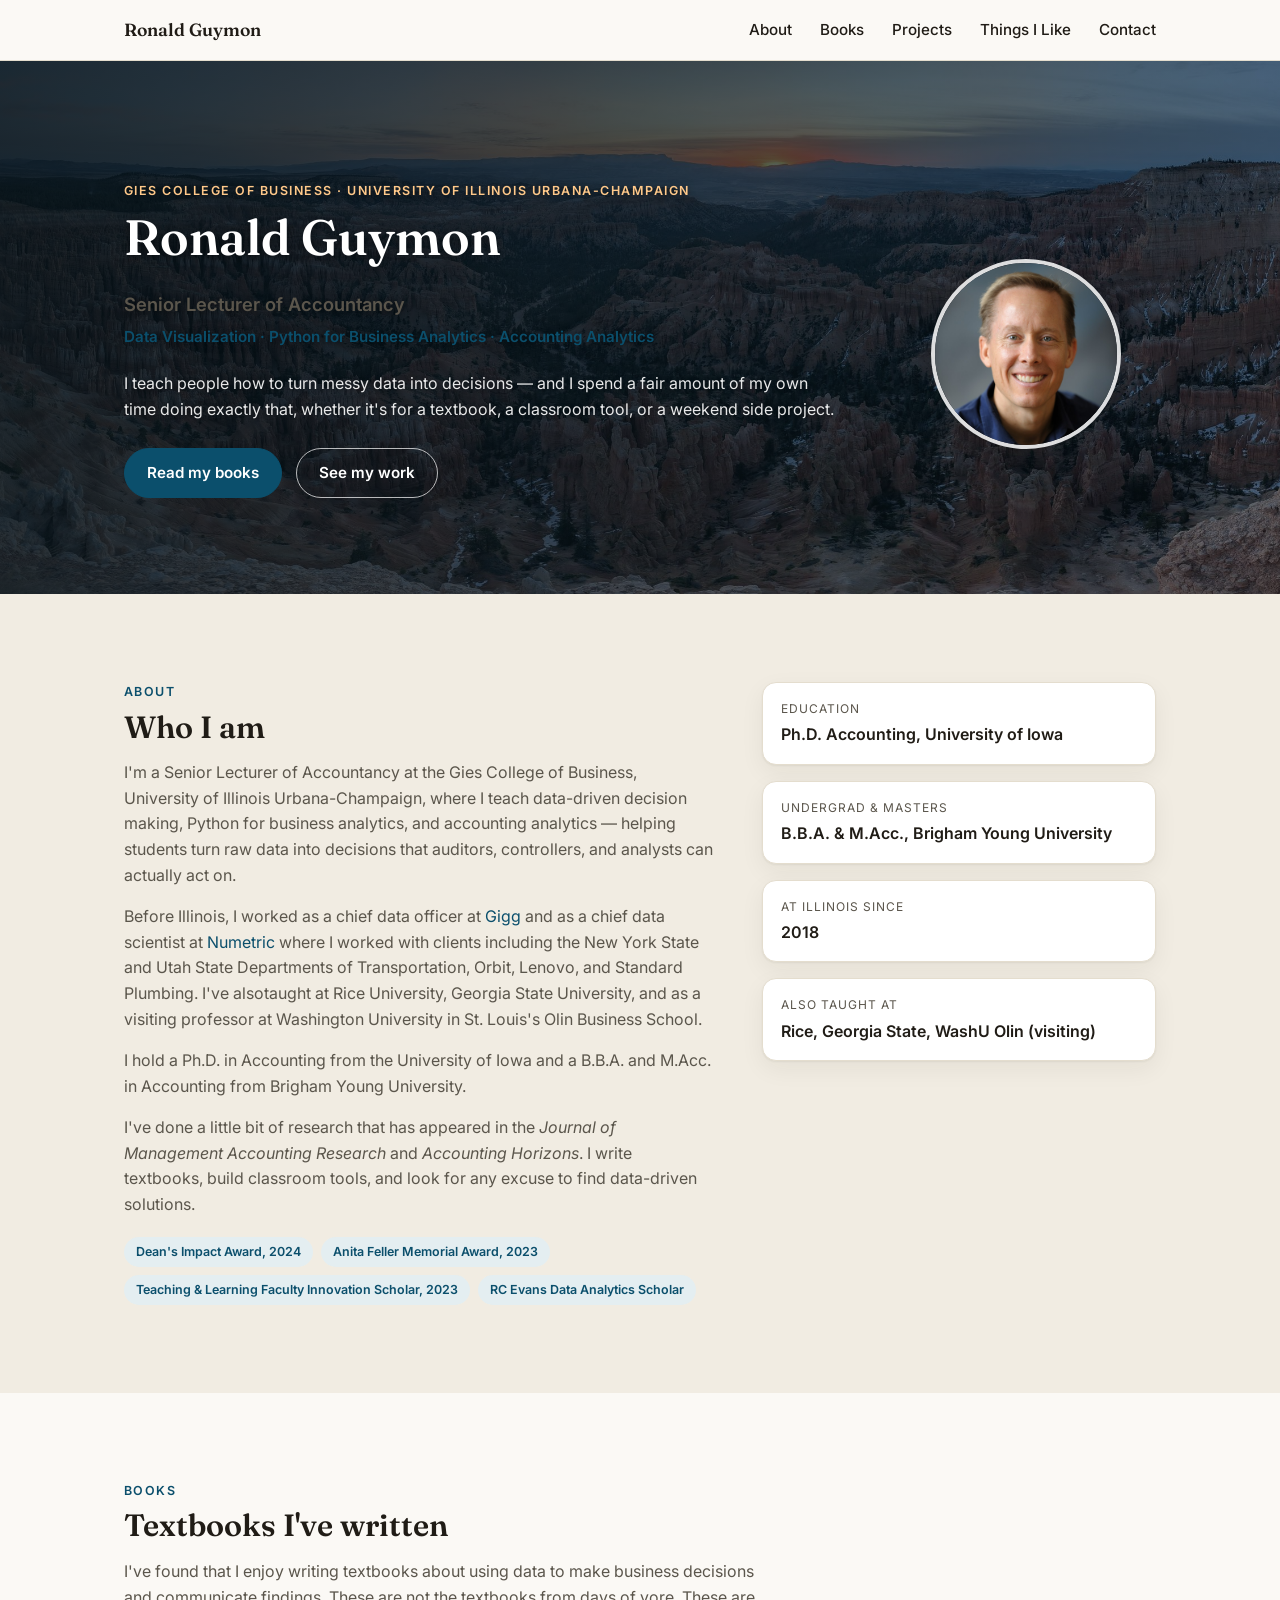
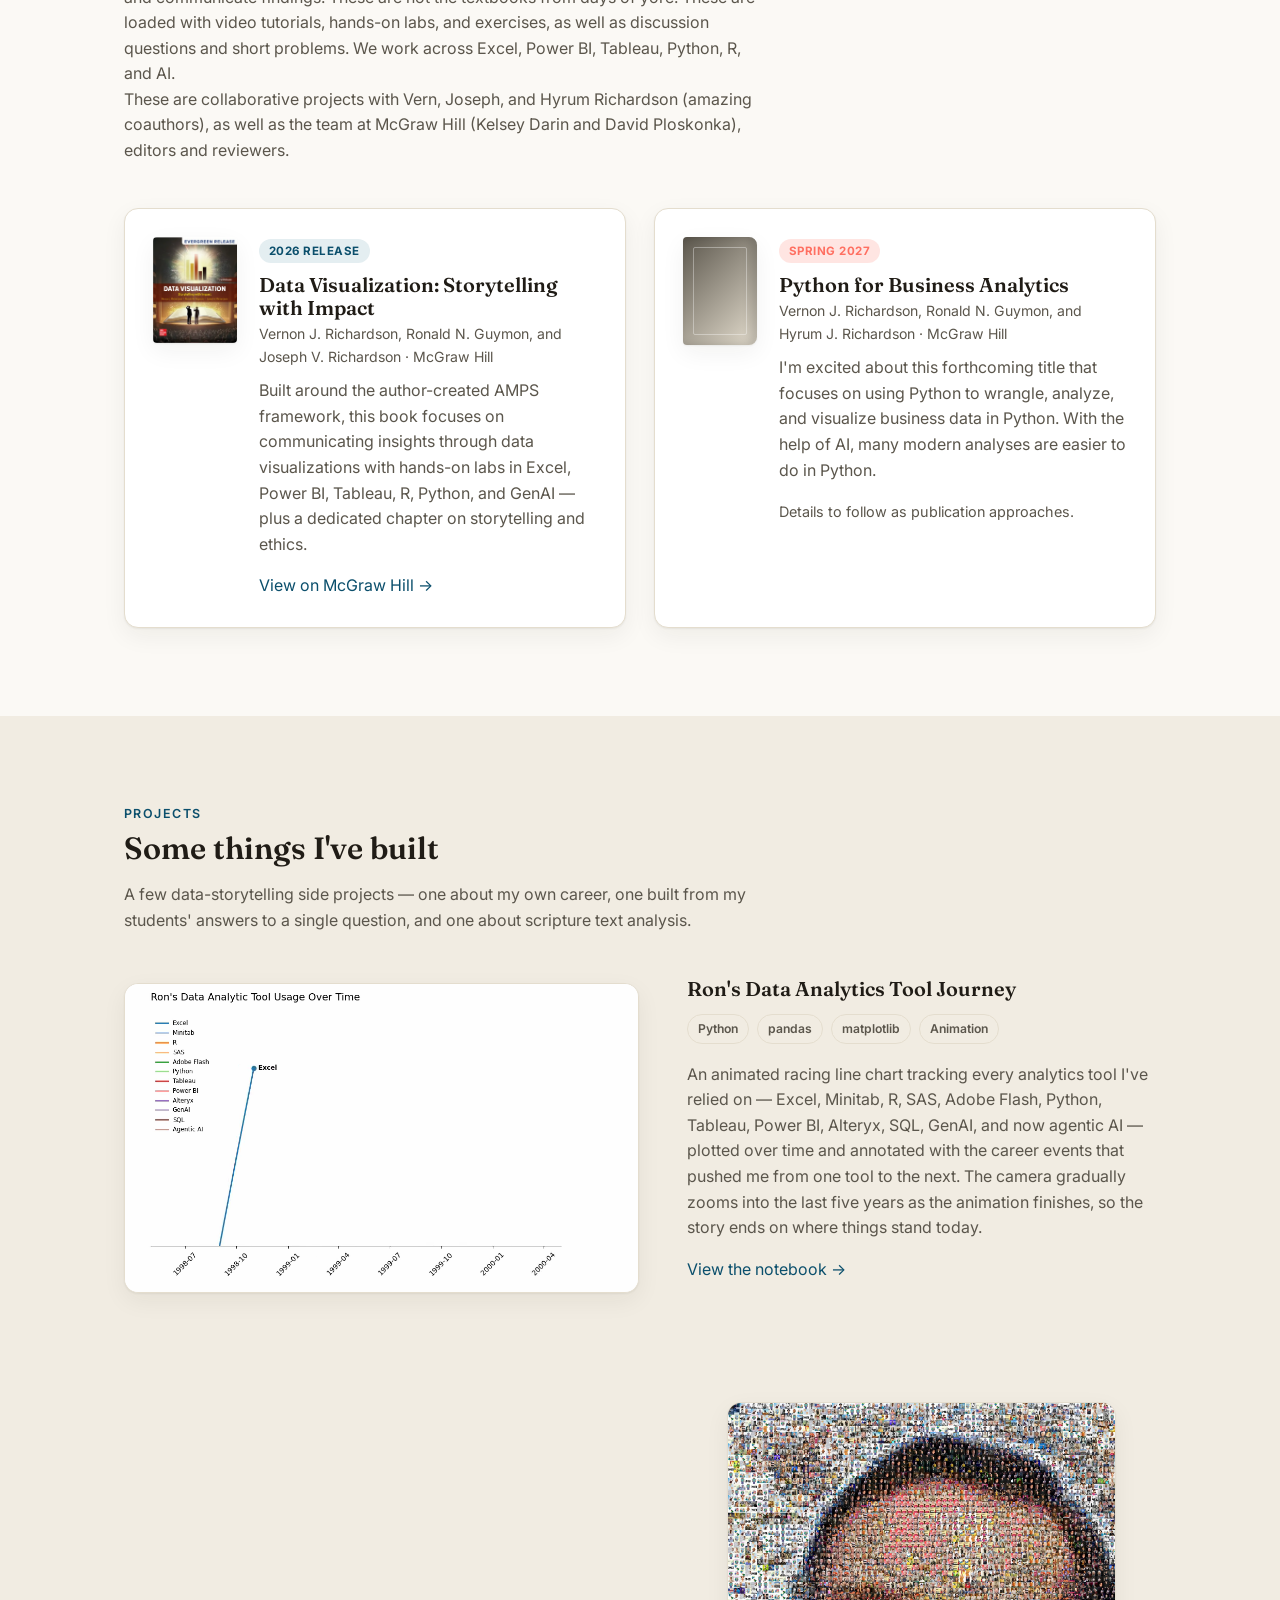
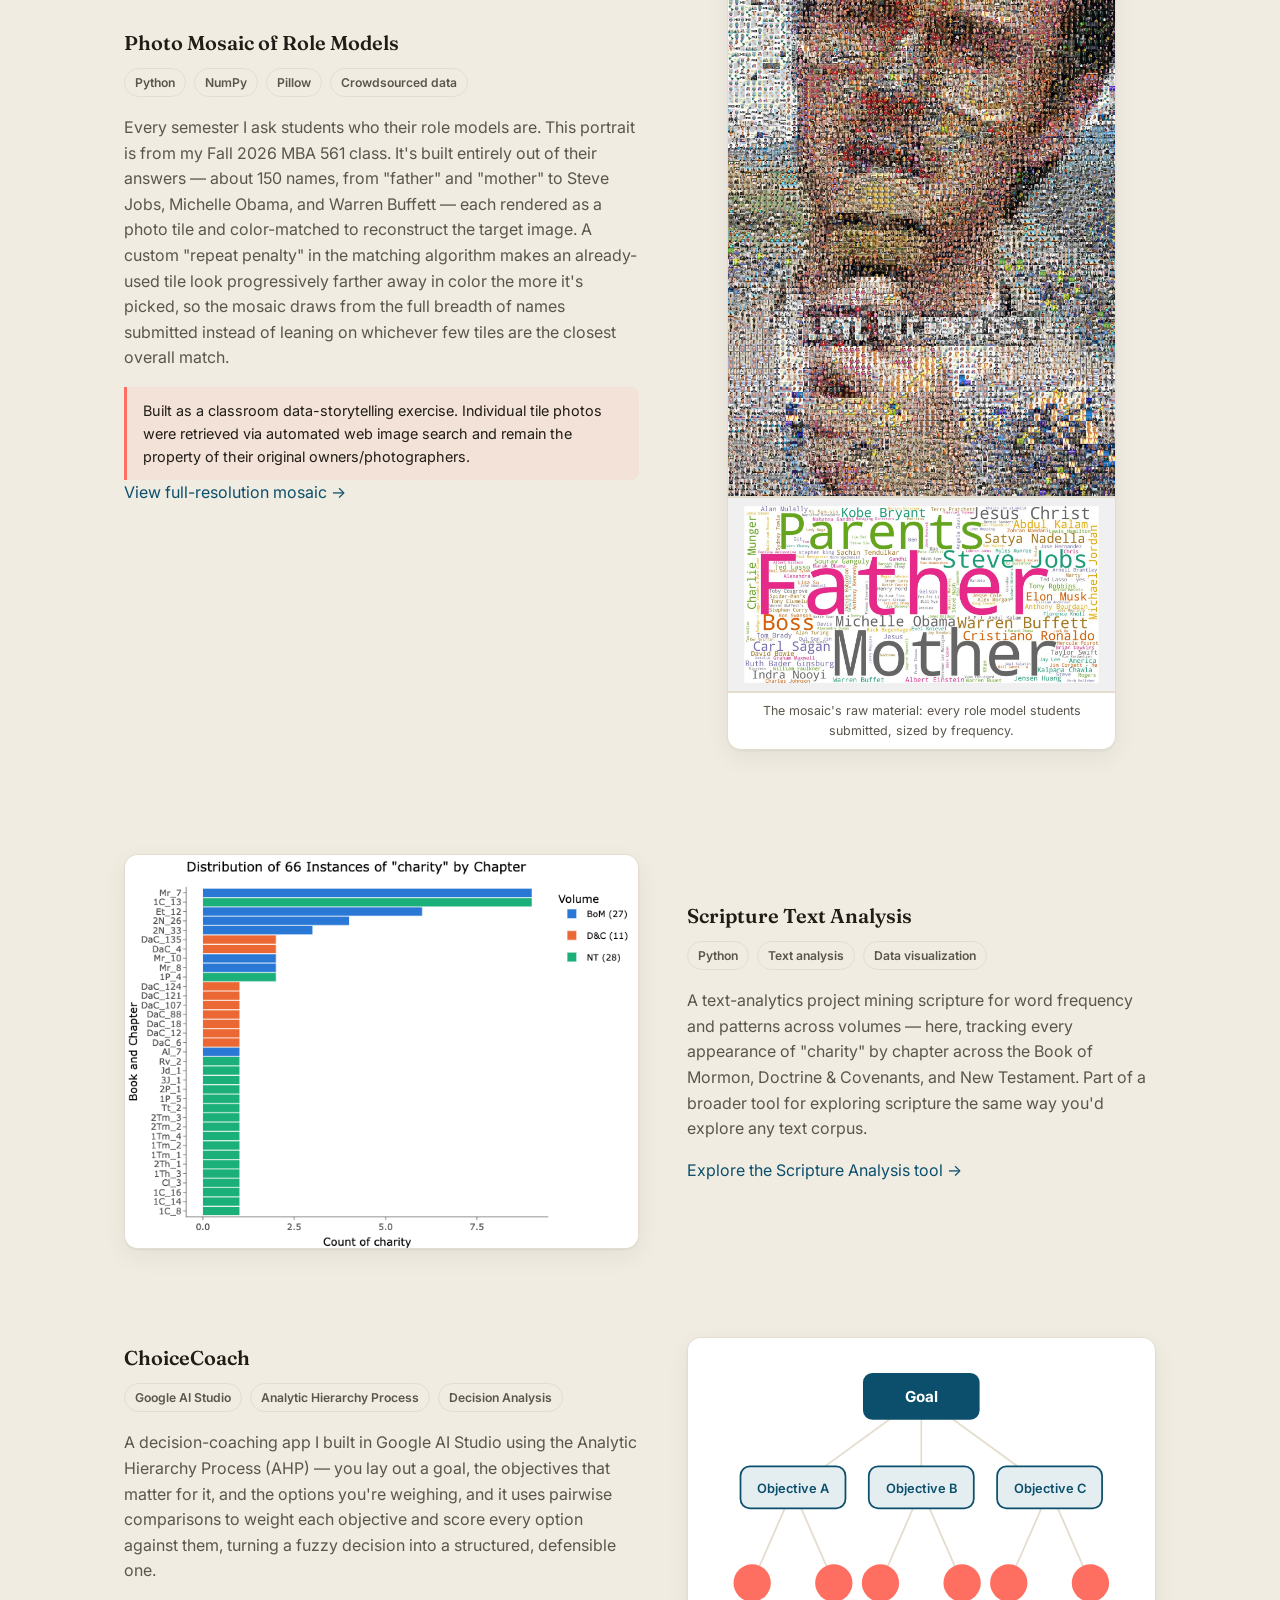
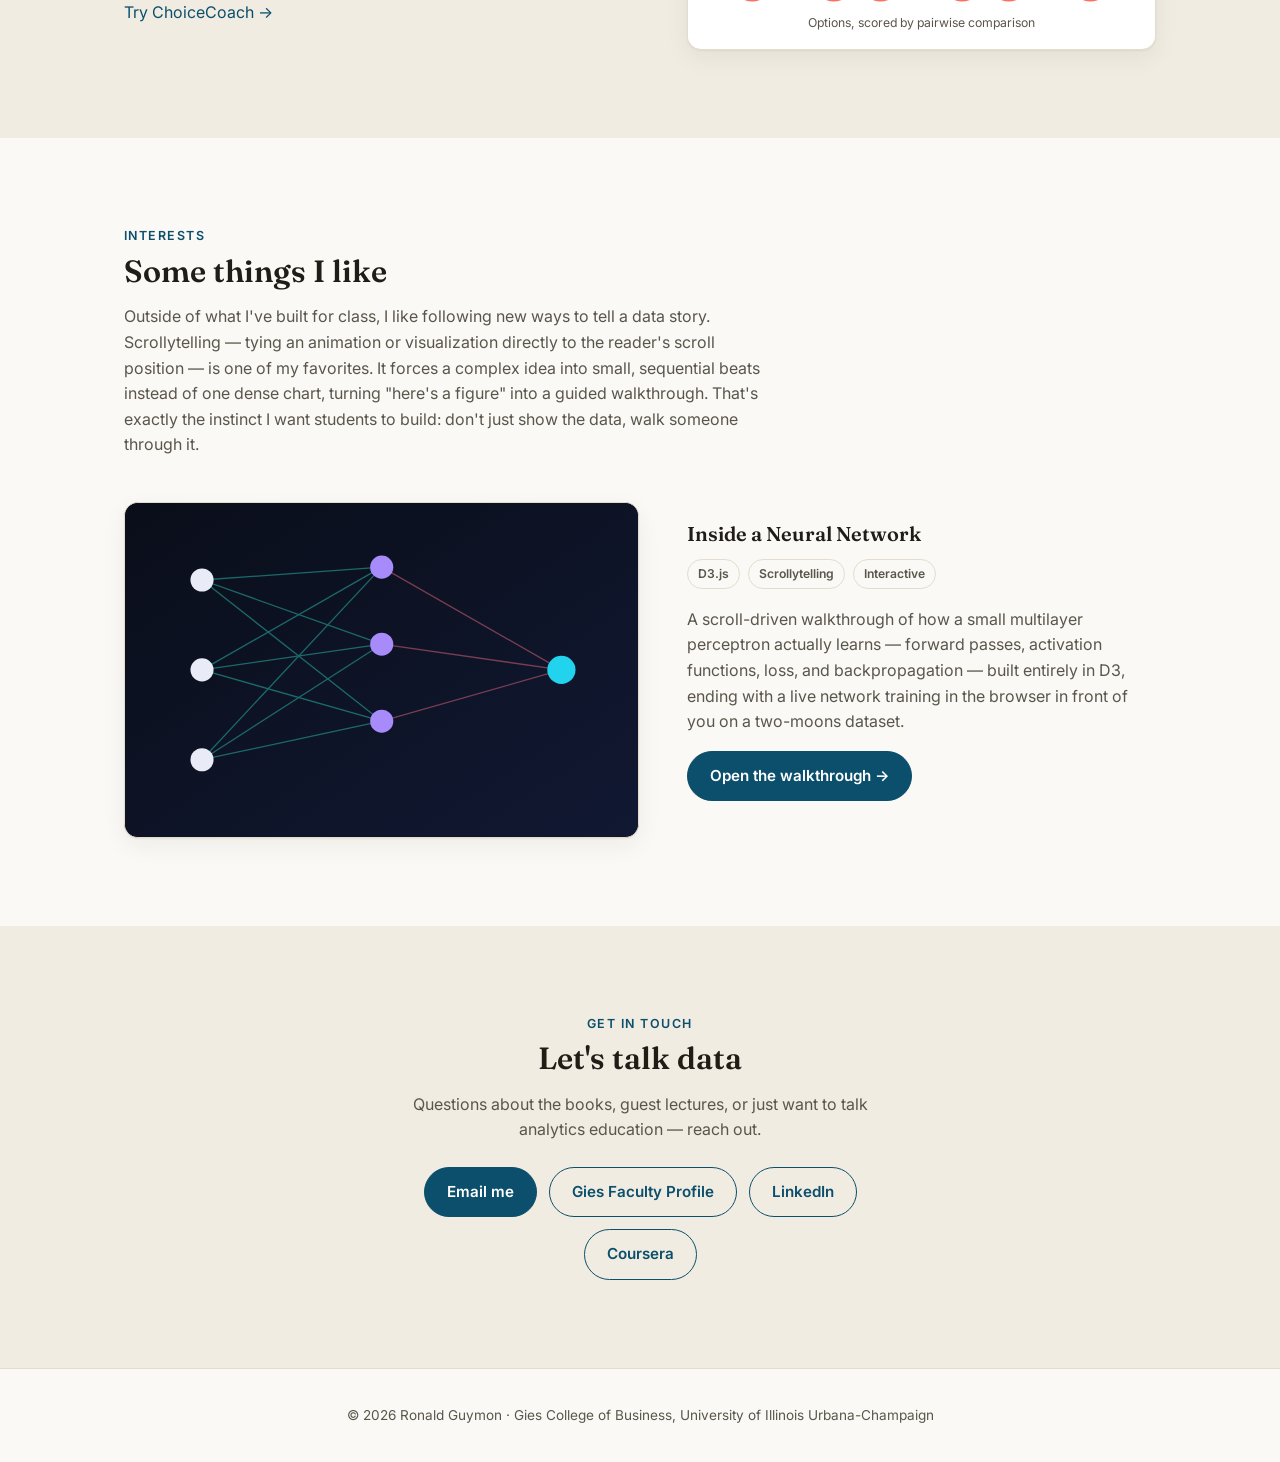
==== commit 36b2e18c: "Add ChoiceCoach (AHP decision app) to Projects section" ====
--- a/index.html
+++ b/index.html
@@ -172,6 +172,56 @@
         </div>
         <p>A text-analytics project mining scripture for word frequency and patterns across volumes — here, tracking every appearance of "charity" by chapter across the Book of Mormon, Doctrine &amp; Covenants, and New Testament. Part of a broader tool for exploring scripture the same way you'd explore any text corpus.</p>
         <p><a href="https://factframework.com/ScriptureAnalysis/" target="_blank" rel="noopener">Explore the Scripture Analysis tool &rarr;</a></p>
+      </div>
+    </div>
+
+    <div class="project reverse">
+      <div class="project-media">
+        <svg viewBox="0 0 400 260" role="img" aria-label="Diagram of a decision hierarchy: a goal connected to several objectives, each connected to several options">
+          <rect width="400" height="260" fill="var(--surface)"/>
+          <g stroke="var(--border)" stroke-width="1.5">
+            <line x1="200" y1="50" x2="90" y2="130"/>
+            <line x1="200" y1="50" x2="200" y2="130"/>
+            <line x1="200" y1="50" x2="310" y2="130"/>
+            <line x1="90" y1="130" x2="55" y2="210"/>
+            <line x1="90" y1="130" x2="125" y2="210"/>
+            <line x1="200" y1="130" x2="165" y2="210"/>
+            <line x1="200" y1="130" x2="235" y2="210"/>
+            <line x1="310" y1="130" x2="275" y2="210"/>
+            <line x1="310" y1="130" x2="345" y2="210"/>
+          </g>
+          <g>
+            <rect x="150" y="30" width="100" height="40" rx="8" fill="var(--accent)"/>
+            <text x="200" y="55" text-anchor="middle" fill="#fff" font-size="13" font-weight="700" font-family="Inter, sans-serif">Goal</text>
+
+            <rect x="45" y="110" width="90" height="36" rx="8" fill="var(--accent-tint)" stroke="var(--accent)" stroke-width="1.5"/>
+            <text x="90" y="133" text-anchor="middle" fill="var(--accent)" font-size="11" font-weight="600" font-family="Inter, sans-serif">Objective A</text>
+            <rect x="155" y="110" width="90" height="36" rx="8" fill="var(--accent-tint)" stroke="var(--accent)" stroke-width="1.5"/>
+            <text x="200" y="133" text-anchor="middle" fill="var(--accent)" font-size="11" font-weight="600" font-family="Inter, sans-serif">Objective B</text>
+            <rect x="265" y="110" width="90" height="36" rx="8" fill="var(--accent-tint)" stroke="var(--accent)" stroke-width="1.5"/>
+            <text x="310" y="133" text-anchor="middle" fill="var(--accent)" font-size="11" font-weight="600" font-family="Inter, sans-serif">Objective C</text>
+
+            <g fill="var(--highlight)">
+              <circle cx="55" cy="210" r="16"/>
+              <circle cx="125" cy="210" r="16"/>
+              <circle cx="165" cy="210" r="16"/>
+              <circle cx="235" cy="210" r="16"/>
+              <circle cx="275" cy="210" r="16"/>
+              <circle cx="345" cy="210" r="16"/>
+            </g>
+            <text x="200" y="248" text-anchor="middle" fill="var(--text-muted)" font-size="10.5" font-family="Inter, sans-serif">Options, scored by pairwise comparison</text>
+          </g>
+        </svg>
+      </div>
+      <div class="project-copy">
+        <h3>ChoiceCoach</h3>
+        <div class="tag-row">
+          <span class="tag">Google AI Studio</span>
+          <span class="tag">Analytic Hierarchy Process</span>
+          <span class="tag">Decision Analysis</span>
+        </div>
+        <p>A decision-coaching app I built in Google AI Studio using the Analytic Hierarchy Process (AHP) — you lay out a goal, the objectives that matter for it, and the options you're weighing, and it uses pairwise comparisons to weight each objective and score every option against them, turning a fuzzy decision into a structured, defensible one.</p>
+        <p><a href="https://choicecoach-556883534298.us-west2.run.app" target="_blank" rel="noopener">Try ChoiceCoach &rarr;</a></p>
       </div>
     </div>
 
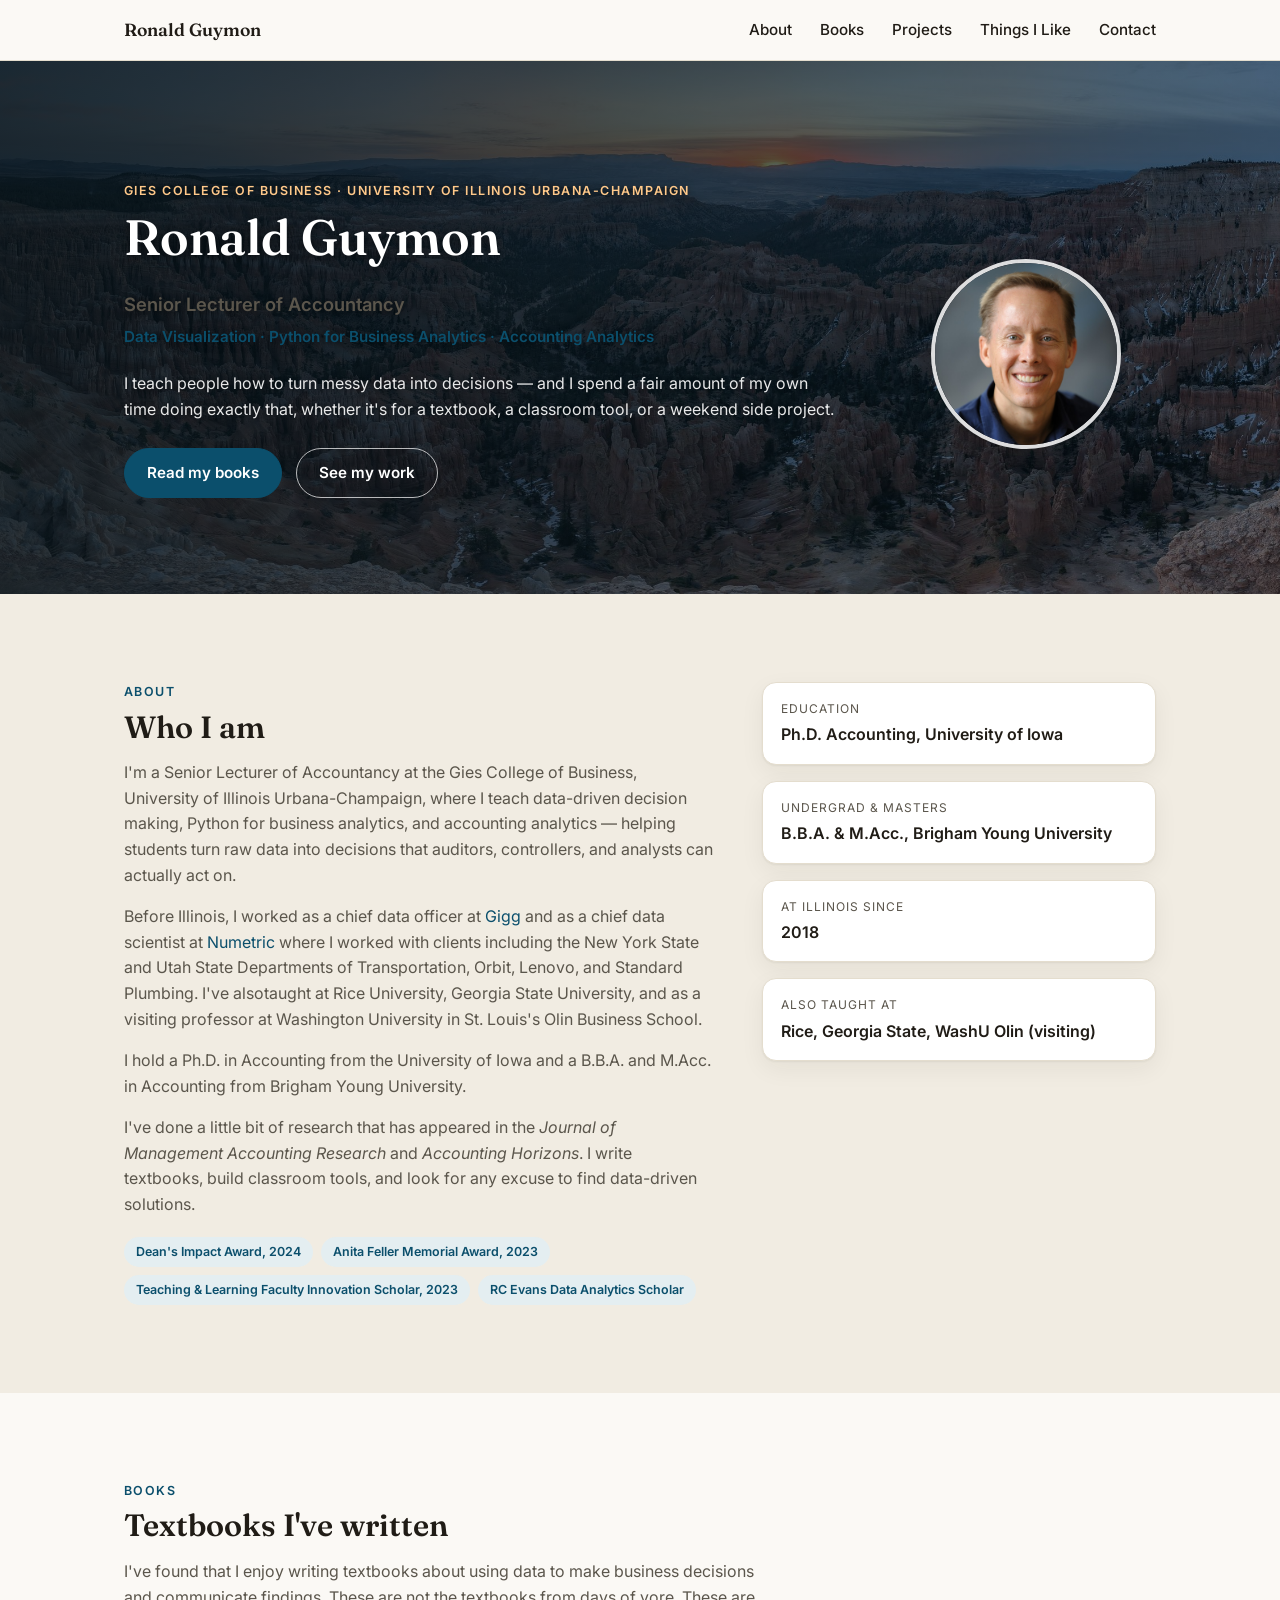
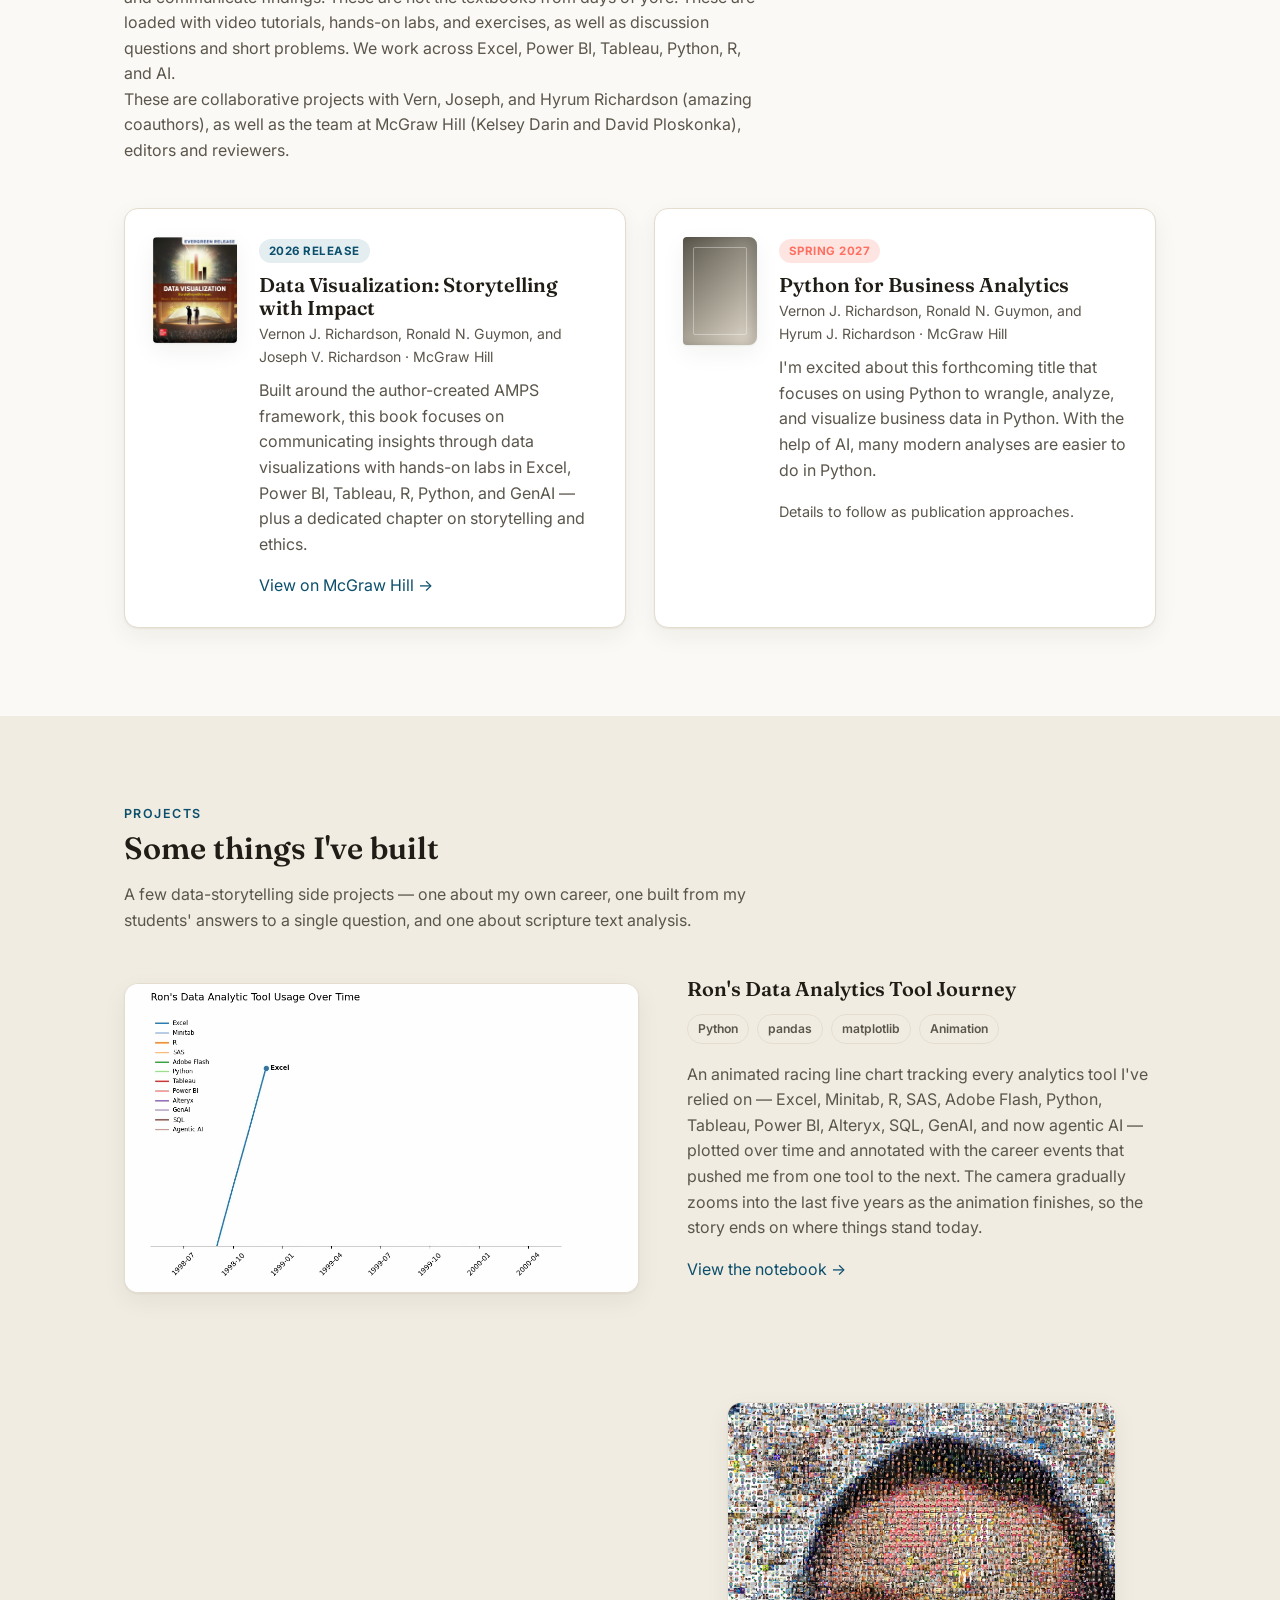
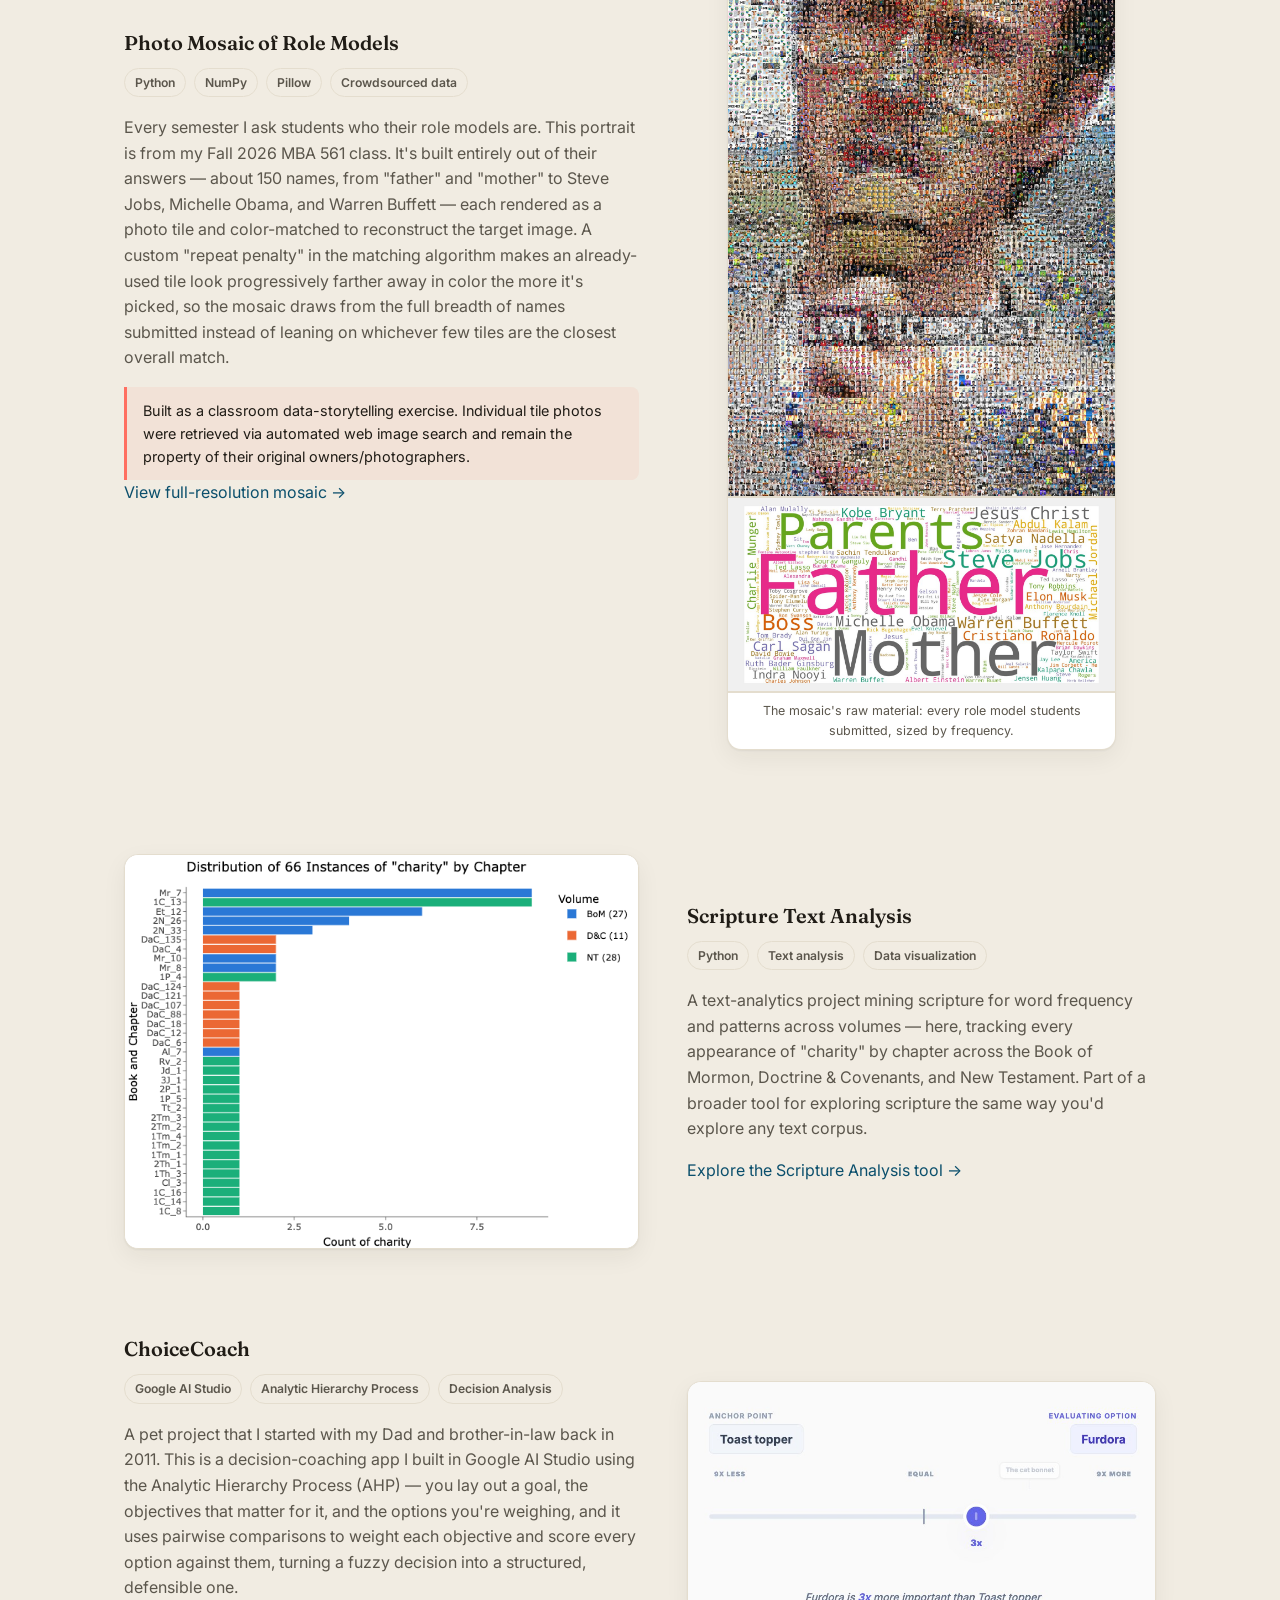
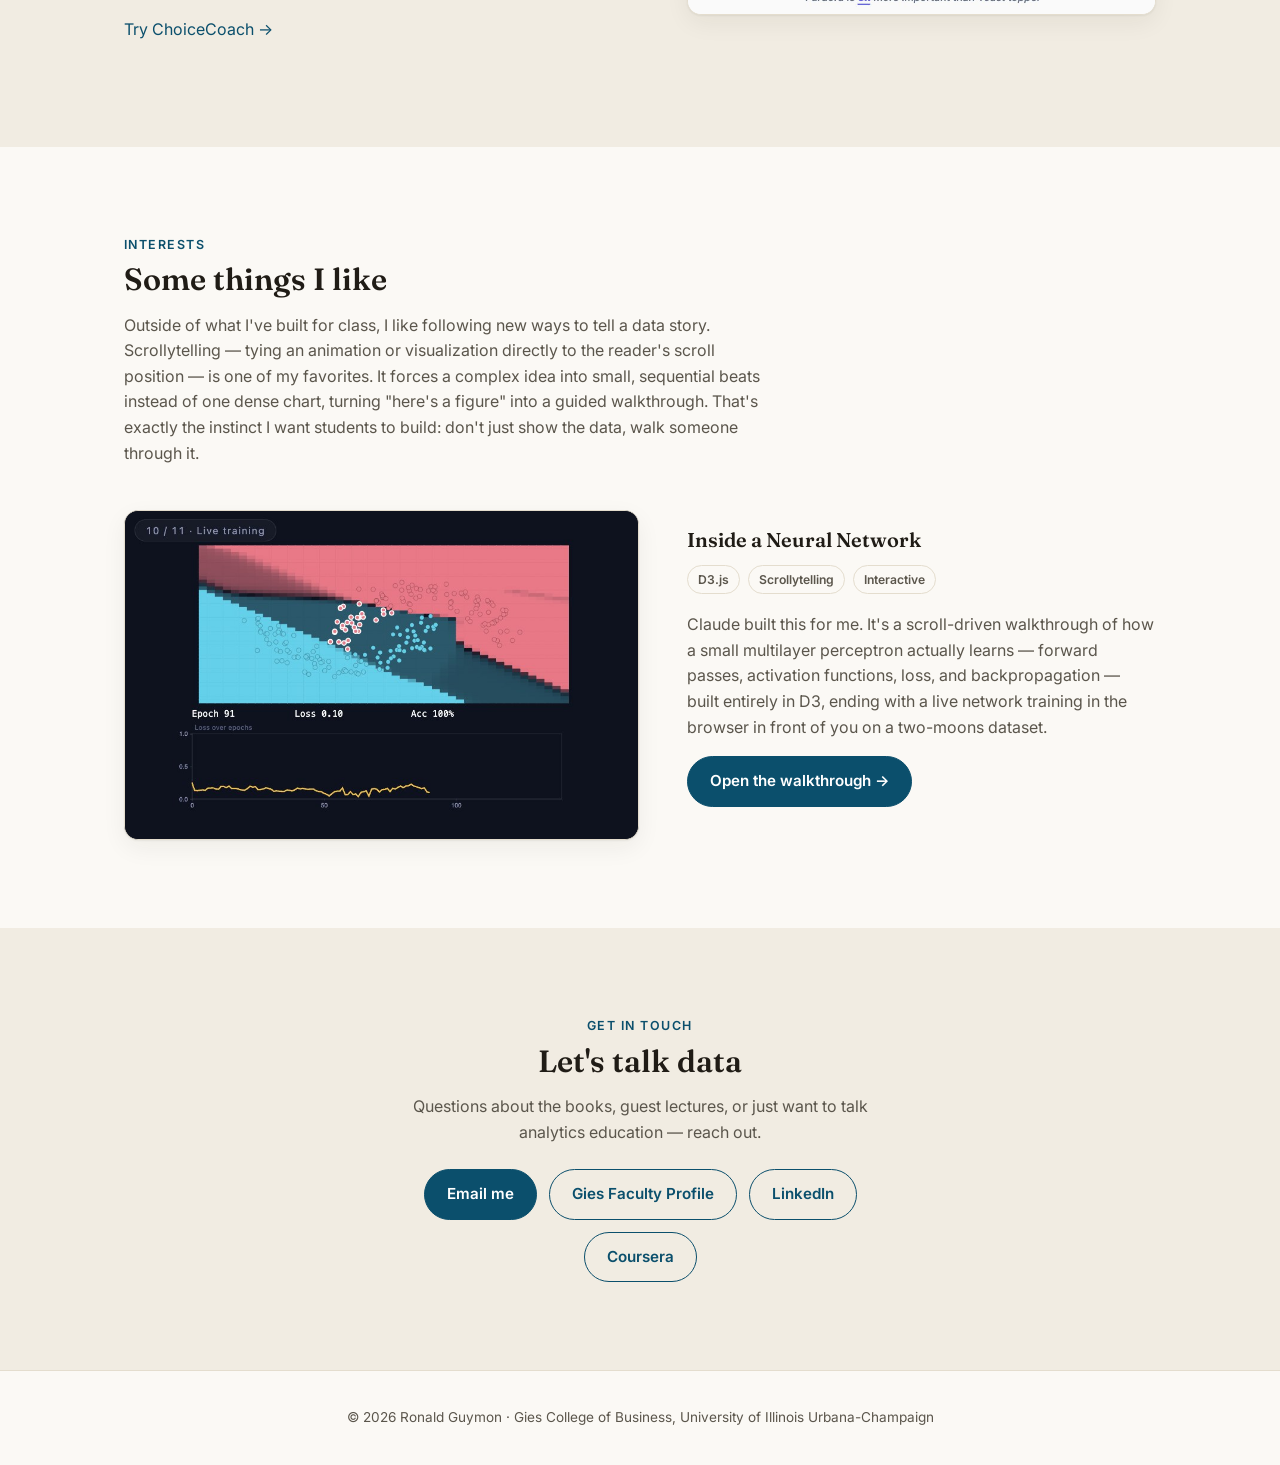
==== commit 91e98e75: "Replace ChoiceCoach and neural-network placeholder graphics with real screenshots" ====
--- a/index.html
+++ b/index.html
@@ -177,41 +177,7 @@
 
     <div class="project reverse">
       <div class="project-media">
-        <svg viewBox="0 0 400 260" role="img" aria-label="Diagram of a decision hierarchy: a goal connected to several objectives, each connected to several options">
-          <rect width="400" height="260" fill="var(--surface)"/>
-          <g stroke="var(--border)" stroke-width="1.5">
-            <line x1="200" y1="50" x2="90" y2="130"/>
-            <line x1="200" y1="50" x2="200" y2="130"/>
-            <line x1="200" y1="50" x2="310" y2="130"/>
-            <line x1="90" y1="130" x2="55" y2="210"/>
-            <line x1="90" y1="130" x2="125" y2="210"/>
-            <line x1="200" y1="130" x2="165" y2="210"/>
-            <line x1="200" y1="130" x2="235" y2="210"/>
-            <line x1="310" y1="130" x2="275" y2="210"/>
-            <line x1="310" y1="130" x2="345" y2="210"/>
-          </g>
-          <g>
-            <rect x="150" y="30" width="100" height="40" rx="8" fill="var(--accent)"/>
-            <text x="200" y="55" text-anchor="middle" fill="#fff" font-size="13" font-weight="700" font-family="Inter, sans-serif">Goal</text>
-
-            <rect x="45" y="110" width="90" height="36" rx="8" fill="var(--accent-tint)" stroke="var(--accent)" stroke-width="1.5"/>
-            <text x="90" y="133" text-anchor="middle" fill="var(--accent)" font-size="11" font-weight="600" font-family="Inter, sans-serif">Objective A</text>
-            <rect x="155" y="110" width="90" height="36" rx="8" fill="var(--accent-tint)" stroke="var(--accent)" stroke-width="1.5"/>
-            <text x="200" y="133" text-anchor="middle" fill="var(--accent)" font-size="11" font-weight="600" font-family="Inter, sans-serif">Objective B</text>
-            <rect x="265" y="110" width="90" height="36" rx="8" fill="var(--accent-tint)" stroke="var(--accent)" stroke-width="1.5"/>
-            <text x="310" y="133" text-anchor="middle" fill="var(--accent)" font-size="11" font-weight="600" font-family="Inter, sans-serif">Objective C</text>
-
-            <g fill="var(--highlight)">
-              <circle cx="55" cy="210" r="16"/>
-              <circle cx="125" cy="210" r="16"/>
-              <circle cx="165" cy="210" r="16"/>
-              <circle cx="235" cy="210" r="16"/>
-              <circle cx="275" cy="210" r="16"/>
-              <circle cx="345" cy="210" r="16"/>
-            </g>
-            <text x="200" y="248" text-anchor="middle" fill="var(--text-muted)" font-size="10.5" font-family="Inter, sans-serif">Options, scored by pairwise comparison</text>
-          </g>
-        </svg>
+        <img src="assets/img/choice-coach-screenshot.jpg" alt="ChoiceCoach app screen comparing two options with a pairwise-comparison slider" data-lightbox="assets/img/choice-coach-screenshot.jpg">
       </div>
       <div class="project-copy">
         <h3>ChoiceCoach</h3>
@@ -220,7 +186,7 @@
           <span class="tag">Analytic Hierarchy Process</span>
           <span class="tag">Decision Analysis</span>
         </div>
-        <p>A decision-coaching app I built in Google AI Studio using the Analytic Hierarchy Process (AHP) — you lay out a goal, the objectives that matter for it, and the options you're weighing, and it uses pairwise comparisons to weight each objective and score every option against them, turning a fuzzy decision into a structured, defensible one.</p>
+        <p>A pet project that I started with my Dad and brother-in-law back in 2011. This is a decision-coaching app I built in Google AI Studio using the Analytic Hierarchy Process (AHP) — you lay out a goal, the objectives that matter for it, and the options you're weighing, and it uses pairwise comparisons to weight each objective and score every option against them, turning a fuzzy decision into a structured, defensible one.</p>
         <p><a href="https://choicecoach-556883534298.us-west2.run.app" target="_blank" rel="noopener">Try ChoiceCoach &rarr;</a></p>
       </div>
     </div>
@@ -238,44 +204,7 @@
 
     <div class="project">
       <div class="project-media interests-media">
-        <svg viewBox="0 0 400 260" role="img" aria-label="Stylized neural network diagram">
-          <defs>
-            <linearGradient id="nn-bg" x1="0" y1="0" x2="1" y2="1">
-              <stop offset="0" stop-color="#0a0e1a"/>
-              <stop offset="1" stop-color="#111832"/>
-            </linearGradient>
-          </defs>
-          <rect width="400" height="260" fill="url(#nn-bg)"/>
-          <g stroke="#2dd4bf" stroke-width="1" opacity="0.45">
-            <line x1="60" y1="60" x2="200" y2="50"/>
-            <line x1="60" y1="60" x2="200" y2="110"/>
-            <line x1="60" y1="60" x2="200" y2="170"/>
-            <line x1="60" y1="130" x2="200" y2="50"/>
-            <line x1="60" y1="130" x2="200" y2="110"/>
-            <line x1="60" y1="130" x2="200" y2="170"/>
-            <line x1="60" y1="200" x2="200" y2="50"/>
-            <line x1="60" y1="200" x2="200" y2="110"/>
-            <line x1="60" y1="200" x2="200" y2="170"/>
-          </g>
-          <g stroke="#fb7185" stroke-width="1" opacity="0.45">
-            <line x1="200" y1="50" x2="340" y2="130"/>
-            <line x1="200" y1="110" x2="340" y2="130"/>
-            <line x1="200" y1="170" x2="340" y2="130"/>
-          </g>
-          <g fill="#e9ebf7">
-            <circle cx="60" cy="60" r="9"/>
-            <circle cx="60" cy="130" r="9"/>
-            <circle cx="60" cy="200" r="9"/>
-          </g>
-          <g fill="#a78bfa">
-            <circle cx="200" cy="50" r="9"/>
-            <circle cx="200" cy="110" r="9"/>
-            <circle cx="200" cy="170" r="9"/>
-          </g>
-          <g fill="#22d3ee">
-            <circle cx="340" cy="130" r="11"/>
-          </g>
-        </svg>
+        <img src="assets/img/neural-network-screenshot.jpg" alt="Screenshot of the neural network scrollytelling page mid-training, showing a decision boundary and loss curve" data-lightbox="assets/img/neural-network-screenshot.jpg">
       </div>
       <div class="project-copy">
         <h3>Inside a Neural Network</h3>
@@ -284,7 +213,7 @@
           <span class="tag">Scrollytelling</span>
           <span class="tag">Interactive</span>
         </div>
-        <p>A scroll-driven walkthrough of how a small multilayer perceptron actually learns — forward passes, activation functions, loss, and backpropagation — built entirely in D3, ending with a live network training in the browser in front of you on a two-moons dataset.</p>
+        <p>Claude built this for me. It's a scroll-driven walkthrough of how a small multilayer perceptron actually learns — forward passes, activation functions, loss, and backpropagation — built entirely in D3, ending with a live network training in the browser in front of you on a two-moons dataset.</p>
         <p><a class="btn btn-primary" href="neural-network-scrollytelling/" target="_blank" rel="noopener">Open the walkthrough &rarr;</a></p>
       </div>
     </div>
